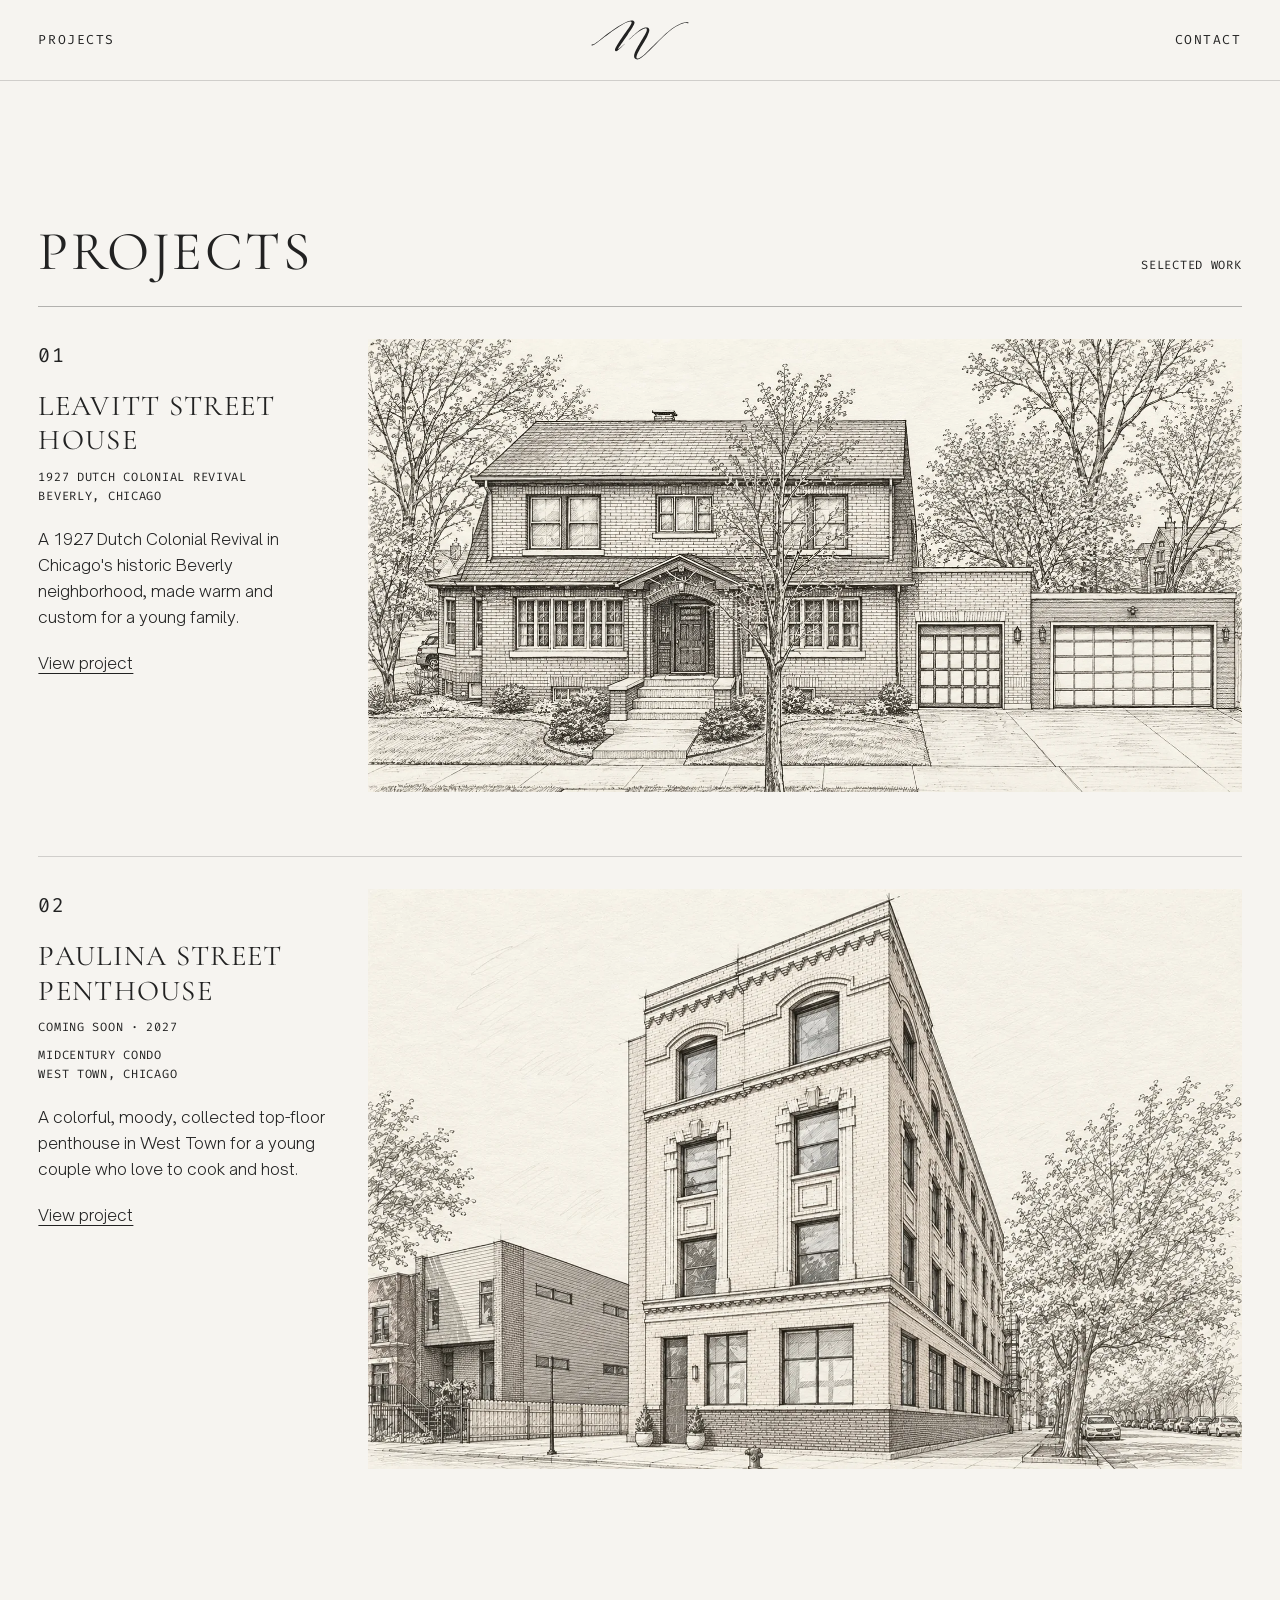
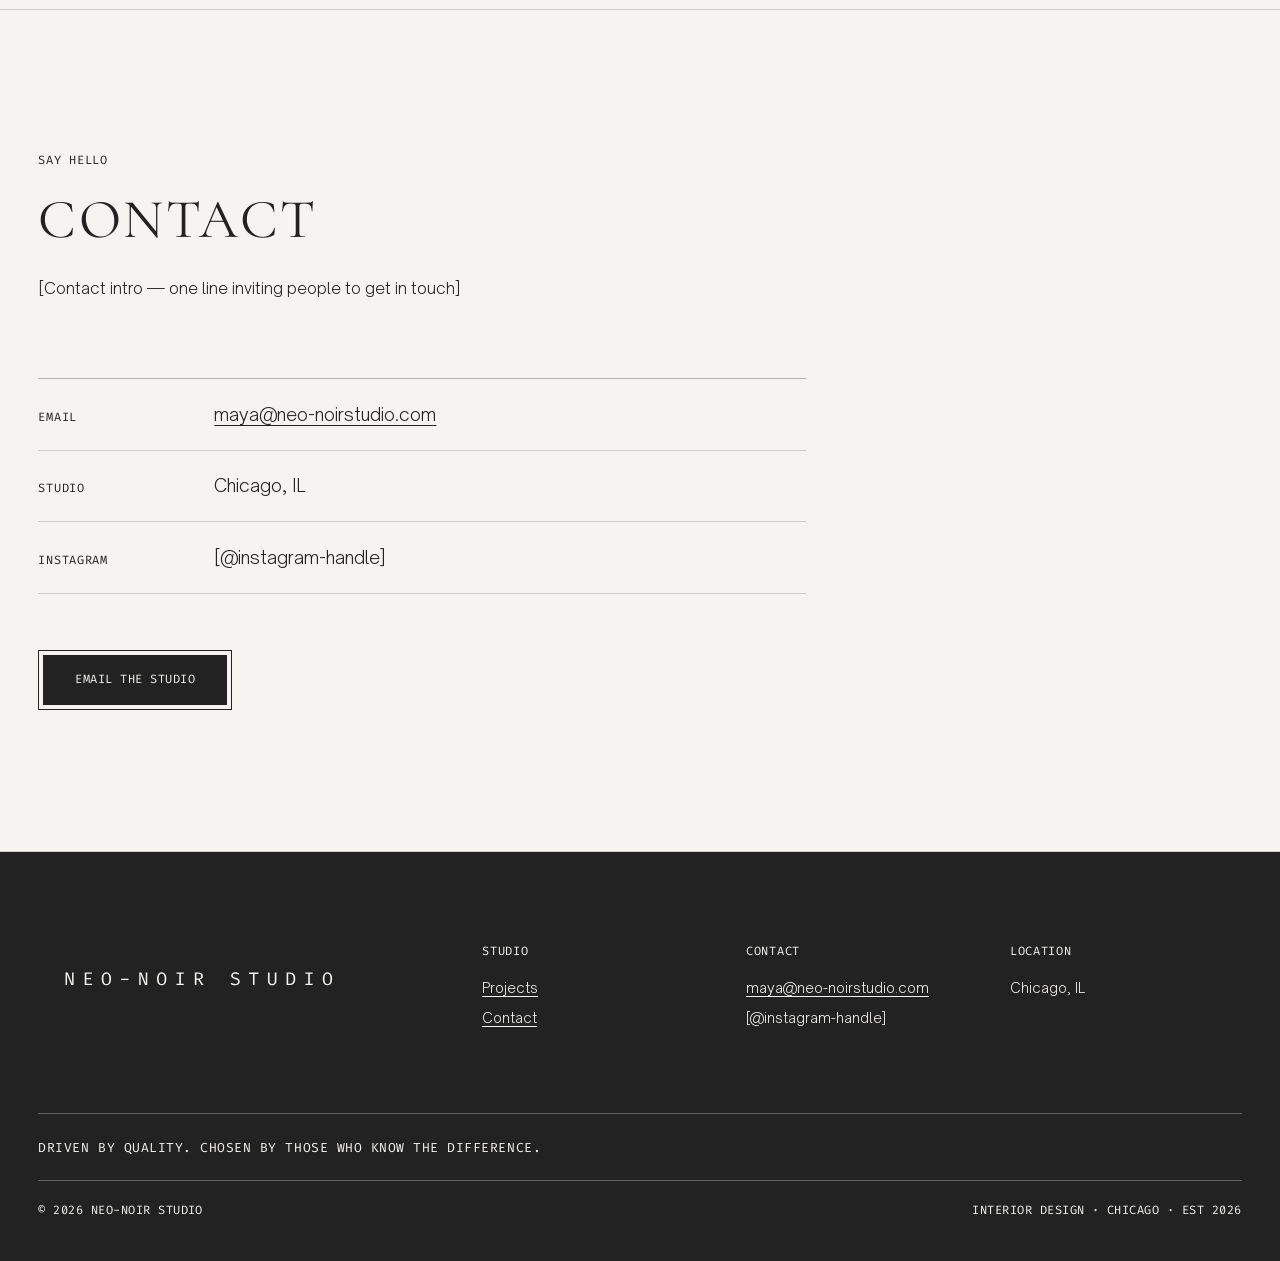
==== index.html @ 2b8cfe33 "Remove the home hero lockup Drop the large script N, wordmark, rule, Chicago / Est 2026 line, and ta" ====
<!doctype html>
<html lang="en" class="no-js">
<head>
  <meta charset="utf-8">
  <meta name="viewport" content="width=device-width, initial-scale=1">
  <title>Neo-Noir Studio | Interior Design, Chicago</title>
  <meta name="description" content="[Meta description — 1–2 sentences about the studio, about 150 characters]">
  <link rel="canonical" href="https://neo-noirstudio.com/">
  <meta name="theme-color" content="#F6F4F0">
  <meta name="color-scheme" content="light">

  <!-- Open Graph / social sharing -->
  <meta property="og:type" content="website">
  <meta property="og:site_name" content="Neo-Noir Studio">
  <meta property="og:title" content="Neo-Noir Studio | Interior Design, Chicago">
  <meta property="og:description" content="[Meta description — 1–2 sentences about the studio, about 150 characters]">
  <meta property="og:url" content="https://neo-noirstudio.com/">
  <meta property="og:image" content="https://neo-noirstudio.com/assets/images/og-image.png">
  <meta property="og:image:width" content="1200">
  <meta property="og:image:height" content="630">
  <meta property="og:image:alt" content="Neo-Noir Studio script N logo and wordmark on the Canva off-white background: Interior Design, Chicago, Est 2026">
  <meta property="og:locale" content="en_US">
  <meta name="twitter:card" content="summary_large_image">

  <link rel="icon" href="assets/images/favicon.ico" sizes="32x32">
  <link rel="icon" href="assets/images/favicon.svg" type="image/svg+xml">
  <link rel="apple-touch-icon" href="assets/images/apple-touch-icon.png">

  <!-- Self-hosted OFL fonts; Calgary display fallback documented in CANVA-BRANDING.md. -->

  <link rel="stylesheet" href="assets/css/styles.css">
  <script>document.documentElement.classList.replace('no-js', 'js');</script>
  <script src="assets/js/main.js" defer></script>
</head>
<body>
  <a class="skip-link" href="#main">Skip to content</a>

  <header class="site-header" id="top">
    <div class="wrap header-inner">
      <a class="brand" href="#top" aria-label="Neo-Noir Studio, home">
        <img class="brand-mark" src="assets/images/logo-monogram.svg" alt="" width="569" height="231">
      </a>
      <button class="nav-toggle" type="button" aria-expanded="false" aria-controls="site-nav">
        <span class="nav-toggle-bar" aria-hidden="true"></span>
        <span>Menu</span>
      </button>
      <nav id="site-nav" class="site-nav" aria-label="Primary">
        <ul>
          <li><a href="#projects">Projects</a></li>
          <li><a href="#contact">Contact</a></li>
        </ul>
      </nav>
    </div>
  </header>

  <main id="main">
    <h1 class="visually-hidden">Neo-Noir Studio</h1>

    <!-- ============ PROJECTS ============ -->
    <!-- Each row links to its own page in projects/. Photos: project-N.jpg (wide) + project-N-2.jpg (tall). See README. -->
    <section id="projects" class="section" aria-labelledby="projects-title">
      <div class="wrap">
        <header class="projects-head">
          <h2 id="projects-title" class="section-title display">Projects</h2>
          <p class="label">Selected work</p>
        </header>
        <ul class="project-list" role="list">
          <li class="project-row reveal">
            <div class="project-meta">
              <p class="project-num label">01</p>
              <h3 class="project-name display"><a href="projects/project-1.html">Leavitt Street House</a></h3>
              <p class="project-place label"><span>1927 Dutch Colonial Revival</span> <span>Beverly, Chicago</span></p>
              <p class="project-desc">A 1927 Dutch Colonial Revival in Chicago's historic Beverly neighborhood, made warm and custom for a young family.</p>
              <a class="text-link" href="projects/project-1.html">View project<span class="visually-hidden">: Leavitt Street House</span></a>
            </div>
            <div class="project-strip is-single dim-hover">
              <a href="projects/project-1.html" tabindex="-1">
                <picture>
                  <source type="image/webp" srcset="assets/images/project-1.webp">
                  <img src="assets/images/project-1.jpg" alt="Pencil sketch of the Leavitt Street House" width="1741" height="903" loading="lazy" decoding="async">
                </picture>
              </a>
            </div>
          </li>
          <li class="project-row reveal">
            <div class="project-meta">
              <p class="project-num label">02</p>
              <h3 class="project-name display"><a href="projects/project-2.html">Paulina Street Penthouse</a></h3>
              <p class="project-status label">Coming soon · 2027</p>
              <p class="project-place label"><span>Midcentury condo</span> <span>West Town, Chicago</span></p>
              <p class="project-desc">A colorful, moody, collected top-floor penthouse in West Town for a young couple who love to cook and host.</p>
              <a class="text-link" href="projects/project-2.html">View project<span class="visually-hidden">: Paulina Street Penthouse</span></a>
            </div>
            <div class="project-strip is-single dim-hover">
              <a href="projects/project-2.html" tabindex="-1">
                <picture>
                  <source type="image/webp" srcset="assets/images/project-2.webp">
                  <img src="assets/images/project-2.jpg" alt="Pencil sketch of the Paulina Street Penthouse building" width="1540" height="1021" loading="lazy" decoding="async">
                </picture>
              </a>
            </div>
          </li>
        </ul>
      </div>
    </section>

    <!-- ============ CONTACT ============ -->
    <section id="contact" class="section section-alt" aria-labelledby="contact-title">
      <div class="wrap">
        <header class="section-head reveal">
          <p class="label">Say hello</p>
          <h2 id="contact-title" class="section-title display">Contact</h2>
          <p class="section-intro">[Contact intro — one line inviting people to get in touch]</p>
        </header>
        <address class="contact-list reveal">
          <dl>
            <div class="contact-row">
              <dt class="label">Email</dt>
              <dd><a class="text-link" href="mailto:maya@neo-noirstudio.com">maya@neo-noirstudio.com</a></dd>
            </div>
            <div class="contact-row">
              <dt class="label">Studio</dt>
              <dd>Chicago, IL</dd>
            </div>
            <div class="contact-row">
              <dt class="label">Instagram</dt>
              <!-- When ready, replace with: <a class="text-link" href="https://www.instagram.com/HANDLE/" rel="noopener">@HANDLE</a> -->
              <dd>[@instagram-handle]</dd>
            </div>
          </dl>
        </address>
        <p class="contact-cta"><a class="btn" href="mailto:maya@neo-noirstudio.com"><span>Email the studio</span></a></p>
      </div>
    </section>
  </main>

  <footer class="site-footer">
    <div class="wrap">
      <div class="footer-top">
        <!-- Native outlined Canva Fira Code wordmark, reversed in verified off-white. -->
        <a class="footer-brand" href="#top" aria-label="Neo-Noir Studio, home"><img class="footer-wordmark" src="assets/images/logo-wordmark-light.svg" width="884" height="80" alt=""></a>
        <div class="footer-cols">
          <div>
            <p class="label">Studio</p>
            <ul>
              <li><a href="#projects">Projects</a></li>
              <li><a href="#contact">Contact</a></li>
            </ul>
          </div>
          <div>
            <p class="label">Contact</p>
            <ul>
              <li><a href="mailto:maya@neo-noirstudio.com">maya@neo-noirstudio.com</a></li>
              <!-- When ready, replace with: <a href="https://www.instagram.com/HANDLE/" rel="noopener">Instagram</a> -->
              <li>[@instagram-handle]</li>
            </ul>
          </div>
          <div>
            <p class="label">Location</p>
            <p>Chicago, IL</p>
          </div>
        </div>
      </div>
      <p class="footer-tagline"><span>Driven by quality.</span> <span>Chosen by those who know the difference.</span></p>
      <div class="footer-legal">
        <p>&copy; 2026 Neo-Noir Studio</p>
        <p>Interior Design &middot; Chicago &middot; Est 2026</p>
      </div>
    </div>
  </footer>
</body>
</html>
---- assets/css/styles.css ----
/* Canva artwork colors, self-hosted OFL typography and the actual Canva logo.
   Calgary is licensed commercially; Cormorant Garamond is the free display fallback.
   Sources, logo geometry and verification are documented in CANVA-BRANDING.md. */
@font-face { font-family: "Open Sauce One"; src: url("../fonts/OpenSauceOne-Light.woff2") format("woff2"); font-style: normal; font-weight: 300; font-display: swap; }
@font-face { font-family: "Open Sauce One"; src: url("../fonts/OpenSauceOne-Regular.woff2") format("woff2"); font-style: normal; font-weight: 400; font-display: swap; }
@font-face { font-family: "Fira Code"; src: url("../fonts/FiraCode-400.woff2") format("woff2"); font-style: normal; font-weight: 400; font-display: swap; }
@font-face { font-family: "Cormorant Garamond"; src: url("../fonts/CormorantGaramond-400.woff2") format("woff2"); font-style: normal; font-weight: 400; font-display: swap; }

:root {
  --ink: #222222;
  --paper: #F6F4F0;
  --black: #000000;
  --rule: rgb(34 34 34 / .18);
  --rule-strong: rgb(34 34 34 / .32);
  --rule-on-ink: rgb(246 244 240 / .3);
  --body: "Open Sauce One", Arial, sans-serif;
  --display: "Cormorant Garamond", Georgia, serif;
  --mono: "Fira Code", ui-monospace, monospace;
  /* The paired native Fira wordmark cap height is 41.84 source units.
     2 caps / N height = 83.68 / 231; 2 caps / wordmark width = 83.68 / 884. */
  --x-per-mono-h: .363;
  --gutter: clamp(1.25rem, 3vw, 2.5rem);
  --section-y: clamp(5rem, 11vw, 9.5rem);
  --header-h: 80px;
  --ease: cubic-bezier(.2, .7, .2, 1);
}

/* ---------- Reset / base ---------- */
*, *::before, *::after { box-sizing: border-box; }
html { scroll-behavior: smooth; scroll-padding-top: var(--header-h); -webkit-text-size-adjust: 100%; }
body {
  margin: 0;
  background: var(--paper);
  color: var(--ink);
  font-family: var(--body);
  font-weight: 300;
  font-size: 1rem;
  line-height: 1.625;
  -webkit-font-smoothing: antialiased;
  -moz-osx-font-smoothing: grayscale;
  overflow-x: clip;
}
img { display: block; max-width: 100%; height: auto; }
h1, h2, h3 { margin: 0; font-weight: 400; }
p { margin: 0 0 1em; }
p:last-child { margin-bottom: 0; }
a { color: inherit; text-decoration: none; }
ul[role="list"], .site-nav ul { list-style: none; margin: 0; padding: 0; }
address { font-style: normal; }
figure { margin: 0; }
::selection { background: var(--ink); color: var(--paper); }
:focus-visible { outline: 1.5px solid var(--ink); outline-offset: 4px; }

.visually-hidden {
  position: absolute !important; width: 1px; height: 1px; padding: 0; margin: -1px;
  overflow: hidden; clip: rect(0 0 0 0); white-space: nowrap; border: 0;
}
.skip-link {
  position: absolute; left: 1rem; top: -100px; z-index: 100;
  background: var(--ink); color: var(--paper); padding: .6rem 1rem;
  font-weight: 400; font-size: .75rem; text-transform: uppercase; letter-spacing: .04em;
}
.skip-link:focus { top: 1rem; }

.wrap { width: 100%; padding-inline: var(--gutter); }

/* ---------- Canva type roles (with a licensed free display fallback) ---------- */
.section-title { font-family: var(--display); font-weight: 400; text-transform: uppercase; letter-spacing: .045em; font-size: clamp(2.5rem, 4.3vw, 4.25rem); line-height: 1.1; }
.project-title, .project-name { font-family: var(--display); font-weight: 400; text-transform: uppercase; letter-spacing: .045em; font-size: clamp(1.75rem, 2.6vw, 2.5rem); line-height: 1.2; }
.subhead, .more-caption .display, .site-nav a { font-family: var(--mono); font-weight: 400; text-transform: uppercase; letter-spacing: .12em; font-size: .8125rem; line-height: 1.6; }
.caption { font-family: var(--mono); font-weight: 400; font-size: .8125rem; line-height: 1.6; color: var(--ink); }
.label, .specs dt, .contact-row dt, .footer-cols .label { font-family: var(--mono); font-weight: 400; font-size: .75rem; line-height: 1.6; text-transform: uppercase; letter-spacing: .06em; color: var(--ink); }
.text-link, .crumbs a { color: var(--ink); text-decoration: underline; text-decoration-thickness: 1px; text-underline-offset: 4px; }
.text-link:hover, .crumbs a:hover { color: var(--black); text-decoration-thickness: 2px; }

.section { padding-block: var(--section-y); }
.section-alt { background: var(--paper); border-top: 1px solid var(--rule); border-bottom: 1px solid var(--rule); }
.section-head { margin: 0 0 clamp(3rem, 6vw, 5rem); max-width: 48rem; }
.section-head .label { margin-bottom: 1.25rem; }
.section-head .section-title { margin-bottom: 1.5rem; }
.section-intro { max-width: 38rem; }

/* ---------- Header ---------- */
.site-header {
  position: sticky; top: 0; z-index: 50;
  background: var(--paper); border-bottom: 1px solid var(--rule);
}
.header-inner {
  display: grid; grid-template-columns: 1fr auto 1fr; align-items: center;
  min-height: var(--header-h);
}
/* Script-N mark: 40px tall (≈100px wide), never below 36px so the hairline tails stay visible;
   clear space x on every side */
.brand {
  --mark-h: 40px;
  grid-column: 2; grid-row: 1; position: relative; z-index: 1;
  display: block; padding: max(8px, calc(var(--mark-h) * var(--x-per-mono-h)));
  color: var(--ink);
}
.brand-mark { width: auto; height: var(--mark-h); min-height: 36px; }
.site-nav { grid-column: 1 / -1; grid-row: 1; }
.site-nav ul { display: flex; gap: 2.25rem; }
.site-nav li:last-child { margin-left: auto; }  /* Projects | logo | Contact */
.site-nav a {
  display: inline-block; padding: .5rem 0; color: var(--ink);
  background: linear-gradient(currentColor, currentColor) no-repeat 0 calc(100% - .3rem) / 0 1px;
  transition: background-size .45s var(--ease), color .25s var(--ease);
}
.site-nav a:hover { color: var(--black); background-size: calc(100% - .24em) 1px; }
.site-nav a[aria-current="page"] { background-size: calc(100% - .24em) 1px; }
.nav-toggle { display: none; }

/* ---------- Home: projects index (editorial rows) ---------- */
.projects-head { display: flex; justify-content: space-between; align-items: baseline; gap: 1rem; padding-bottom: 1.5rem; }
.projects-head .section-title { margin: 0; }
.project-list { border-top: 1px solid var(--rule-strong); }
.project-row {
  display: grid; grid-template-columns: minmax(0, 1fr) minmax(0, 3fr); gap: clamp(1.25rem, 3vw, 2.5rem);
  padding-block: clamp(1.5rem, 2.5vw, 2rem) clamp(2.5rem, 5vw, 4rem);
  border-bottom: 1px solid var(--rule);
}
.project-meta { padding-top: .1rem; }
.project-num.label { font-family: var(--mono); font-weight: 400; font-size: 1.25rem; line-height: 1.4; color: var(--ink); margin-bottom: 1.25rem; }
.project-name { font-size: clamp(1.75rem, 2.25vw, 2.25rem); margin-bottom: .6rem; overflow-wrap: anywhere; }
.project-status { margin: 0 0 .55rem; }
.project-place { margin-bottom: 1.25rem; }
.project-place > span, .more-place > span { display: block; }  /* type, then location */
.project-desc { margin-bottom: 1.25rem; max-width: 22rem; }
.project-strip {
  display: grid; grid-template-columns: minmax(0, 5fr) minmax(0, 3fr); gap: 10px;
  height: clamp(16rem, 36vw, 34rem);
}
.project-strip a, .project-strip picture, .project-strip img { display: block; height: 100%; width: 100%; }
.project-strip img { object-fit: cover; background: var(--paper); }
.project-row:nth-child(even) .project-strip { grid-template-columns: minmax(0, 3fr) minmax(0, 5fr); }
.project-row:nth-child(even) .project-strip a:first-child { order: 2; }
.project-strip.is-single,
.project-row:nth-child(even) .project-strip.is-single {
  grid-template-columns: 1fr;
  height: auto;
}
.project-strip.is-single a,
.project-strip.is-single picture {
  height: auto;
  width: 100%;
}
.project-strip.is-single img {
  width: 100%;
  height: auto;
  object-fit: contain;
  background: var(--paper);
}
.project-hero.is-sketch { height: auto; min-height: 0; max-height: none; }
.project-hero.is-sketch img { height: auto; max-height: 80svh; object-fit: contain; background: var(--paper); }
.project-hero picture, .more-next picture { display: block; width: 100%; height: 100%; }
.project-row:last-child { border-bottom: 0; padding-bottom: 0; }  /* the section edge closes the list */

@media (hover: hover) {
  .dim-hover img { transition: opacity .6s var(--ease); }
  .dim-hover:hover img, .dim-hover:focus-within img { opacity: .88; }
}

/* ---------- Ruled tables (contact, project specs) ---------- */
.contact-list { max-width: 48rem; margin: 0 0 3.5rem; }
.contact-list dl { margin: 0; border-top: 1px solid var(--rule-strong); }
.contact-row {
  display: grid; grid-template-columns: 10rem 1fr; gap: 1rem; align-items: baseline;
  padding-block: 1.3rem; border-bottom: 1px solid var(--rule);
}
.contact-row dd { margin: 0; font-size: clamp(1rem, 1.6vw, 1.125rem); overflow-wrap: anywhere; }


/* Double-rule button: ink field, paper label */
.btn {
  display: inline-block; padding: 4px; border: 1px solid var(--ink); color: var(--paper);
  font-family: var(--mono); font-weight: 400; font-size: .75rem; text-transform: uppercase; letter-spacing: .04em;
}
.btn span { display: block; padding: .95rem 2rem; background: var(--ink); transition: background-color .3s var(--ease), color .3s var(--ease); }
.btn:hover span { background: transparent; color: var(--ink); }

/* ---------- Footer: ink field with underlined paper links ---------- */
.site-footer { background: var(--ink); color: var(--paper); padding-top: clamp(3.5rem, 7vw, 6rem); }
.footer-top {
  display: grid; grid-template-columns: minmax(0, 1fr) minmax(0, 2fr); gap: 2.5rem clamp(2rem, 5vw, 5rem);
  align-items: start; padding-bottom: clamp(3rem, 6vw, 5rem);
}
/* Native Canva wordmark; outer padding leaves 2 cap heights on all sides.
   SVG vertical bounds include font ascenders; actual cap height / width = .04734. */
.footer-brand { --word-w: clamp(12rem, 21vw, 17rem); justify-self: start; display: block; padding: calc(var(--word-w) * .095); }
.footer-wordmark { display: block; width: var(--word-w); min-width: 120px; height: auto; }
.footer-cols { display: grid; grid-template-columns: repeat(3, minmax(0, 1fr)); gap: 2rem; font-size: .875rem; }
.footer-cols ul { list-style: none; margin: 0; padding: 0; }
.footer-cols li { margin-bottom: .45rem; }
.footer-cols .label { margin-bottom: 1rem; color: var(--paper); }
.footer-cols li, .footer-cols p { color: var(--paper); overflow-wrap: anywhere; }
.site-footer a:not(.footer-brand) { color: var(--paper); text-decoration: underline; text-decoration-thickness: 1px; text-underline-offset: 3px; }
.site-footer a:not(.footer-brand):hover { text-decoration-color: transparent; }
.site-footer :focus-visible { outline-color: var(--paper); }
.footer-tagline {
  font-family: var(--mono);
  margin: 0; padding-block: 1.4rem; border-top: 1px solid var(--rule-on-ink);
  font-size: .8125rem; text-transform: uppercase; letter-spacing: .04em; color: var(--paper);
}
.footer-tagline span { display: inline-block; }
.footer-legal {
  font-family: var(--mono);
  display: flex; justify-content: space-between; gap: .25rem 1rem; padding-block: 1.25rem 1.75rem; border-top: 1px solid var(--rule-on-ink);
  font-size: .75rem; text-transform: uppercase; letter-spacing: .04em; color: var(--paper);
}

/* ---------- Project page ---------- */
.project-hero { position: relative; height: calc(100svh - var(--header-h)); min-height: 26rem; max-height: 60rem; background: var(--paper); }
.project-hero img { width: 100%; height: 100%; object-fit: cover; }
.project-intro { padding-block: clamp(2rem, 4vw, 3rem) clamp(4rem, 9vw, 7rem); }
.crumbs { margin-bottom: clamp(2rem, 4vw, 3rem); }
.project-top {
  position: relative; display: grid; grid-template-columns: minmax(0, 1fr) minmax(0, 3fr); gap: 0 clamp(1.25rem, 3vw, 2.5rem);
  border-top: 1px solid var(--rule-strong); padding-top: 1.75rem;
}
.project-top::before { /* Ink detail on the top rule */
  content: ""; position: absolute; left: 0; top: -1px; width: 3rem; border-top: 1px solid var(--ink);
}
.project-title { grid-column: 1 / -1; margin-bottom: clamp(1.75rem, 3vw, 2.5rem); overflow-wrap: anywhere; }
.specs { grid-column: 1 / -1; display: grid; grid-template-columns: repeat(4, minmax(0, 1fr)); gap: 0 1.5rem; margin: 0; }
.specs > div { padding-top: .85rem; padding-bottom: .9rem; border-bottom: 1px solid var(--rule); }
.specs > div:nth-child(-n+4) { border-top: 1px solid var(--rule); }
.specs dt { margin-bottom: .3rem; }
.specs dd { margin: 0; font-size: .9375rem; }
.project-text { grid-column: 2; max-width: 44rem; margin-top: clamp(2rem, 4vw, 3.5rem); }
.project-text p { font-size: clamp(1rem, 1.4vw, 1.125rem); line-height: 1.65; }

.gallery { display: grid; gap: 10px; }
.gallery img { width: 100%; background: var(--paper); }
.g-full img { aspect-ratio: 3 / 2; object-fit: cover; max-height: 100svh; }
.g-pair { display: grid; grid-template-columns: 1fr 1fr; gap: 10px; }
.g-pair img { aspect-ratio: 4 / 5; object-fit: cover; }

/* Next project (with two projects, the other one): caption left, photo right, like a home-page row (no text on photos) */
.more { padding: clamp(3rem, 6vw, 5rem) var(--gutter) clamp(4rem, 8vw, 6rem); border-top: 1px solid var(--rule); }
.more-next { display: grid; grid-template-columns: minmax(0, 1fr) minmax(0, 3fr); gap: clamp(1.25rem, 3vw, 2.5rem); align-items: start; }
.more img { width: 100%; aspect-ratio: 16 / 9; object-fit: cover; background: var(--paper); }
.more-caption { display: block; }
.more-caption .label { display: block; margin-bottom: .4rem; }
.more-caption .display { display: block; margin-bottom: .4rem; }
.more a:hover .more-caption .display { color: var(--ink); }

/* ---------- Scroll reveal (only when JS runs and motion is OK) ---------- */
@media (prefers-reduced-motion: no-preference) {
  .js .reveal { opacity: 0; transform: translateY(14px); transition: opacity 1s var(--ease), transform 1s var(--ease); }
  .js .reveal.is-visible { opacity: 1; transform: none; }
}

/* ---------- Responsive ---------- */
@media (max-width: 1000px) {
  .site-nav ul { gap: 1.25rem; }
  .site-nav a { letter-spacing: .18em; }
  .specs { grid-template-columns: repeat(2, minmax(0, 1fr)); }
  .specs > div:nth-child(n+3) { border-top: 0; }
  .footer-top { grid-template-columns: 1fr; }
}

@media (max-width: 760px) {
  :root { --header-h: 72px; }

  .brand { --mark-h: 36px; }
  .js .nav-toggle {
    grid-column: 1; grid-row: 1; justify-self: start;
    display: inline-flex; align-items: center; gap: .6rem;
    min-height: 44px; padding: 0; background: none; border: 0; color: var(--ink); cursor: pointer;
    font-family: var(--mono); font-weight: 400; text-transform: uppercase; font-size: .75rem; letter-spacing: .04em;
  }
  .nav-toggle-bar, .nav-toggle-bar::before {
    display: block; width: 18px; height: 1px; background: currentColor; position: relative;
    transition: transform .3s var(--ease);
  }
  .nav-toggle-bar::before { content: ""; position: absolute; left: 0; top: -6px; }
  .nav-toggle-bar { transform: translateY(3px); }
  .nav-toggle[aria-expanded="true"] .nav-toggle-bar { transform: rotate(45deg); }
  .nav-toggle[aria-expanded="true"] .nav-toggle-bar::before { transform: translateY(6px) rotate(-90deg); }

  .site-nav { grid-row: 2; }
  .site-nav ul { flex-wrap: wrap; justify-content: center; gap: 0 1.25rem; padding-bottom: .75rem; }
  .site-nav li:last-child { margin-left: 0; }
  .js .site-nav { display: none; }
  .js .site-nav.is-open { display: block; }
  .js .site-nav ul { flex-direction: column; gap: 0; padding: .25rem 0 1rem; }
  .js .site-nav a { display: block; padding: 1rem 0; border-top: 1px solid var(--rule); background: none; }

  .projects-head { flex-direction: column; gap: .5rem; }
  .project-row { grid-template-columns: 1fr; }
  .project-strip, .project-row:nth-child(even) .project-strip, .project-strip.is-single { height: auto; grid-template-columns: 1fr; gap: 10px; }
  .project-row:nth-child(even) .project-strip a:first-child { order: 0; }
  .project-strip a:first-child img { aspect-ratio: 4 / 3; }
  .project-strip a + a { width: 62%; justify-self: end; }
  .project-strip a + a img { aspect-ratio: 4 / 5; }

  .contact-row { grid-template-columns: 1fr; gap: .25rem; }
  .btn { display: block; text-align: center; }

  .footer-cols { grid-template-columns: 1fr; gap: 1.75rem; }
  .footer-legal { flex-direction: column; }

  .project-hero { height: 70svh; }
  .project-top { grid-template-columns: 1fr; }
  .specs { grid-template-columns: 1fr; }
  .specs > div:nth-child(n+2) { border-top: 0; }
  .project-text { grid-column: 1; }
  .g-pair { grid-template-columns: 1fr; }
  .more-next { grid-template-columns: 1fr; gap: 1.1rem; }
  .more-next .more-caption { order: 2; }
  .more img { aspect-ratio: 4 / 3; }
}

@media (max-width: 360px) {
  .section-title { letter-spacing: .045em; }
}

@media (prefers-reduced-motion: reduce) {
  html { scroll-behavior: auto; }
  *, *::before, *::after { transition-duration: .01ms !important; animation-duration: .01ms !important; }
}
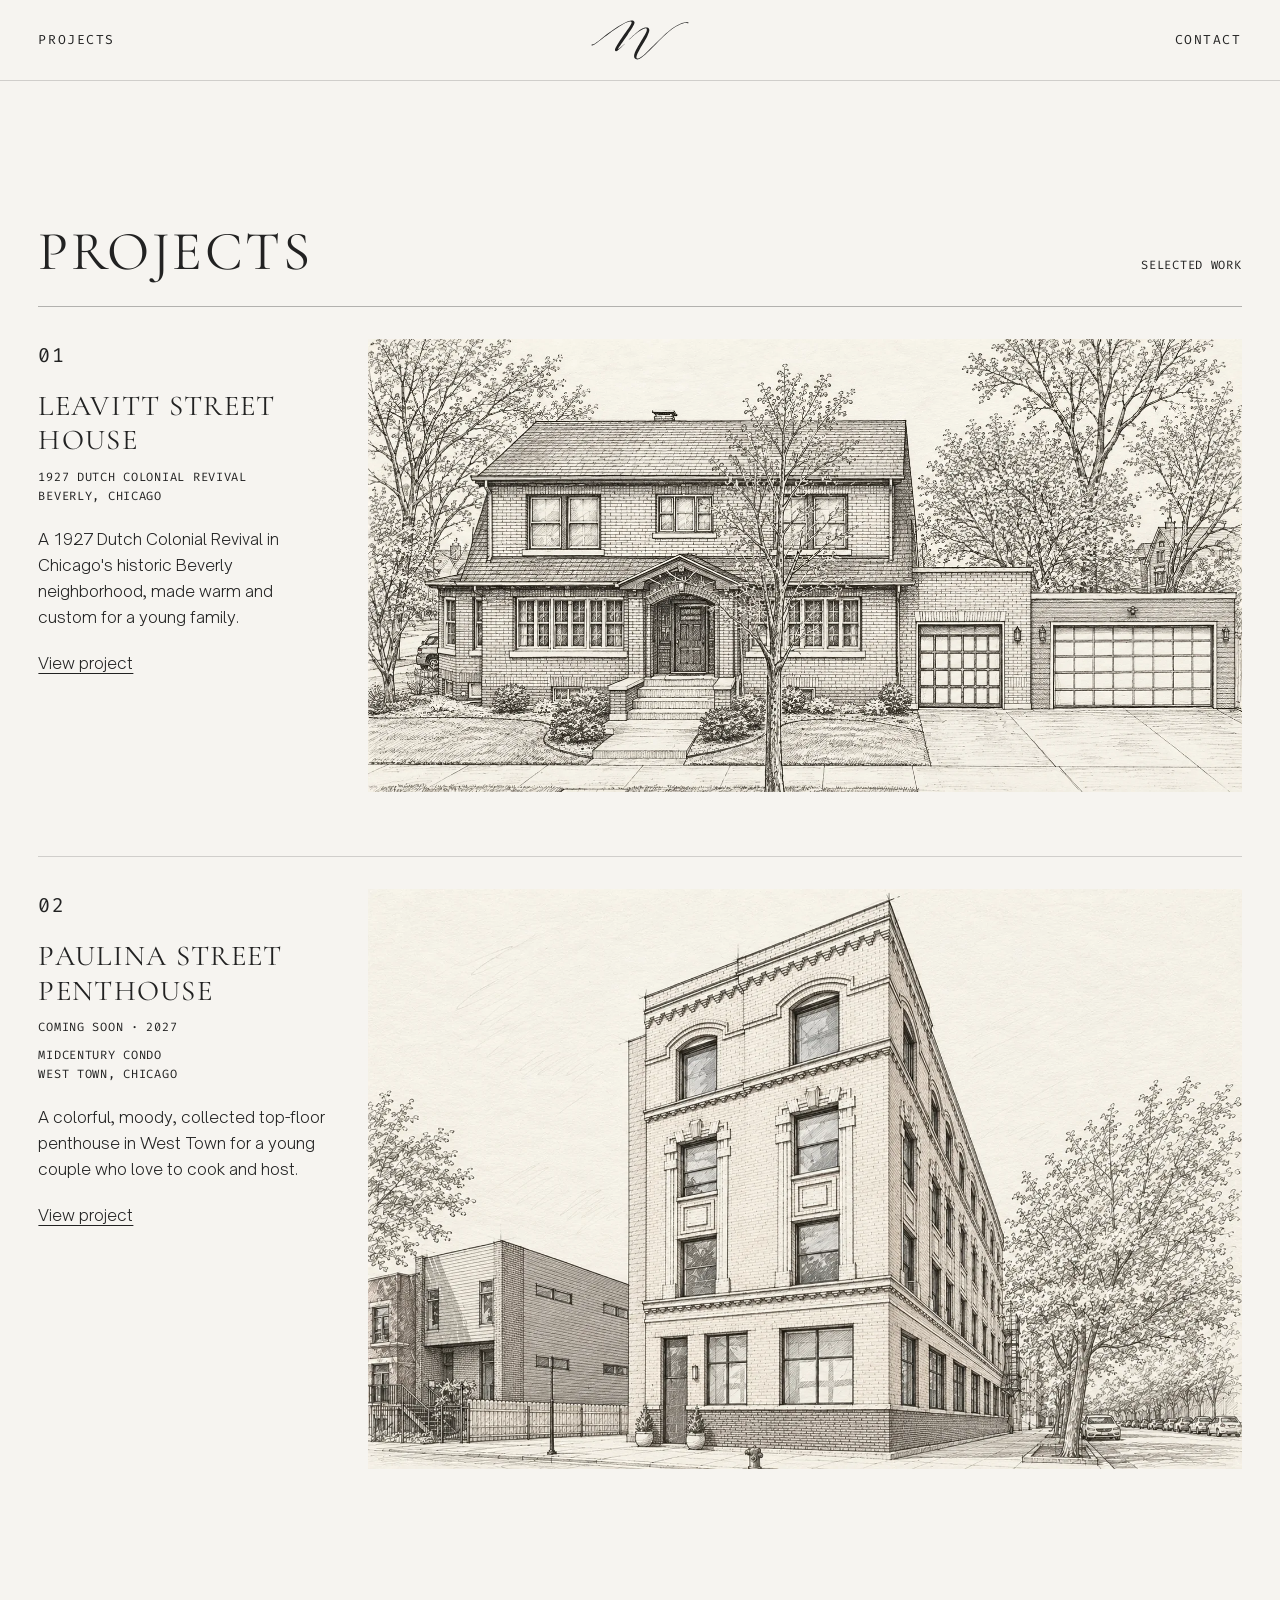
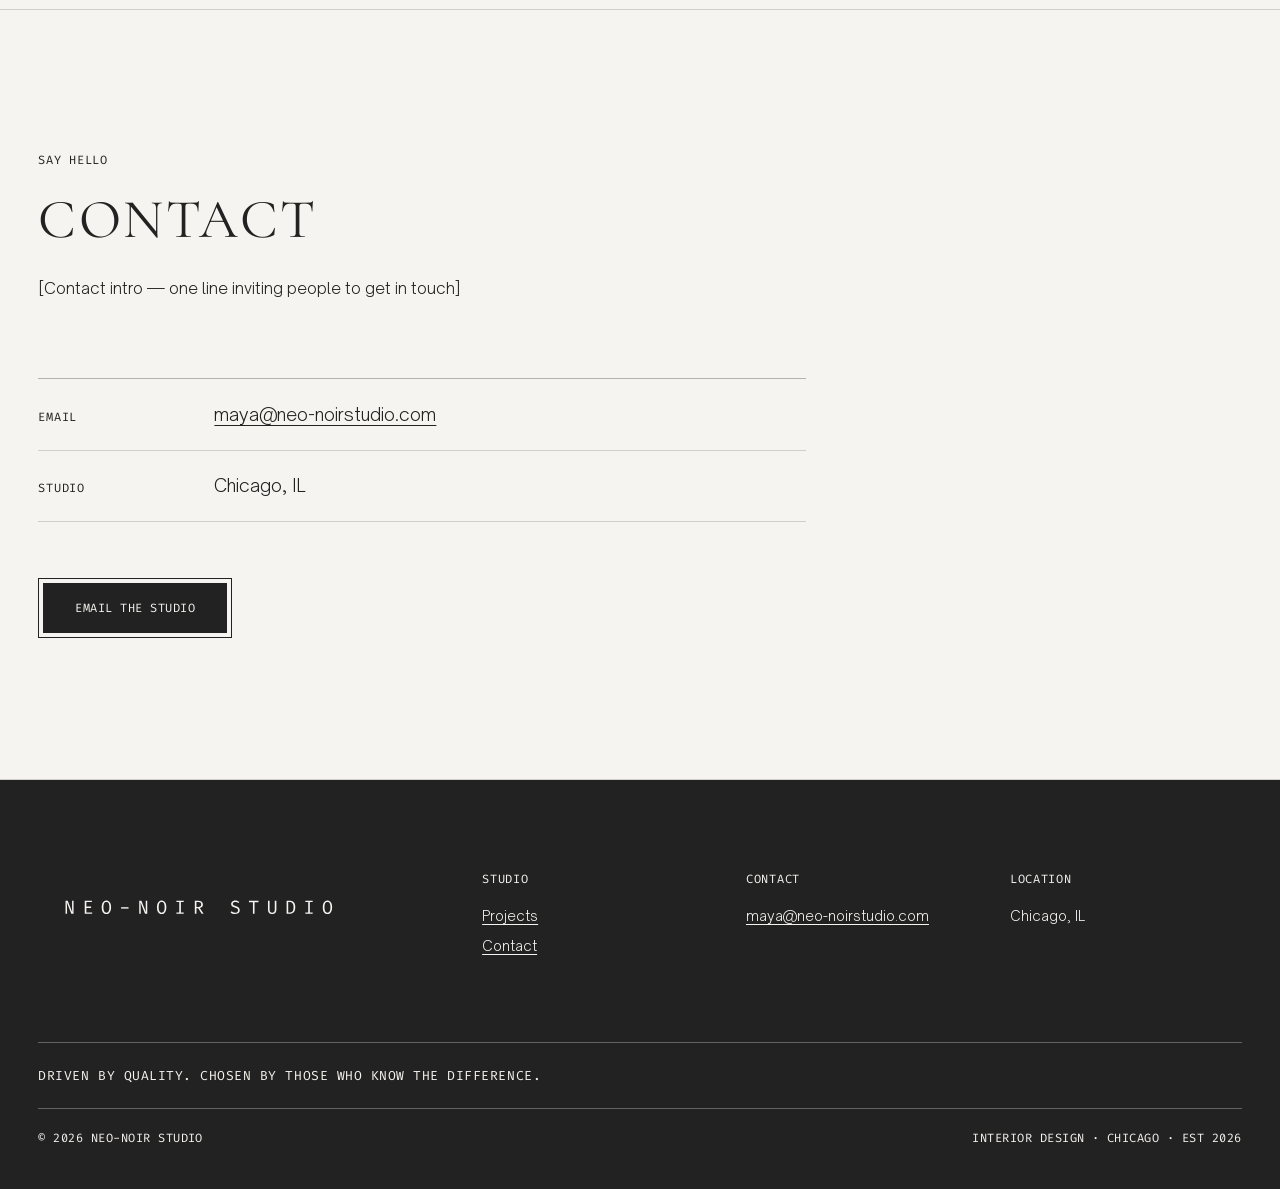
==== commit 2d83e5c8: "Remove Instagram handle" ====
--- a/index.html
+++ b/index.html
@@ -122,11 +122,6 @@
               <dt class="label">Studio</dt>
               <dd>Chicago, IL</dd>
             </div>
-            <div class="contact-row">
-              <dt class="label">Instagram</dt>
-              <!-- When ready, replace with: <a class="text-link" href="https://www.instagram.com/HANDLE/" rel="noopener">@HANDLE</a> -->
-              <dd>[@instagram-handle]</dd>
-            </div>
           </dl>
         </address>
         <p class="contact-cta"><a class="btn" href="mailto:maya@neo-noirstudio.com"><span>Email the studio</span></a></p>
@@ -151,8 +146,6 @@
             <p class="label">Contact</p>
             <ul>
               <li><a href="mailto:maya@neo-noirstudio.com">maya@neo-noirstudio.com</a></li>
-              <!-- When ready, replace with: <a href="https://www.instagram.com/HANDLE/" rel="noopener">Instagram</a> -->
-              <li>[@instagram-handle]</li>
             </ul>
           </div>
           <div>
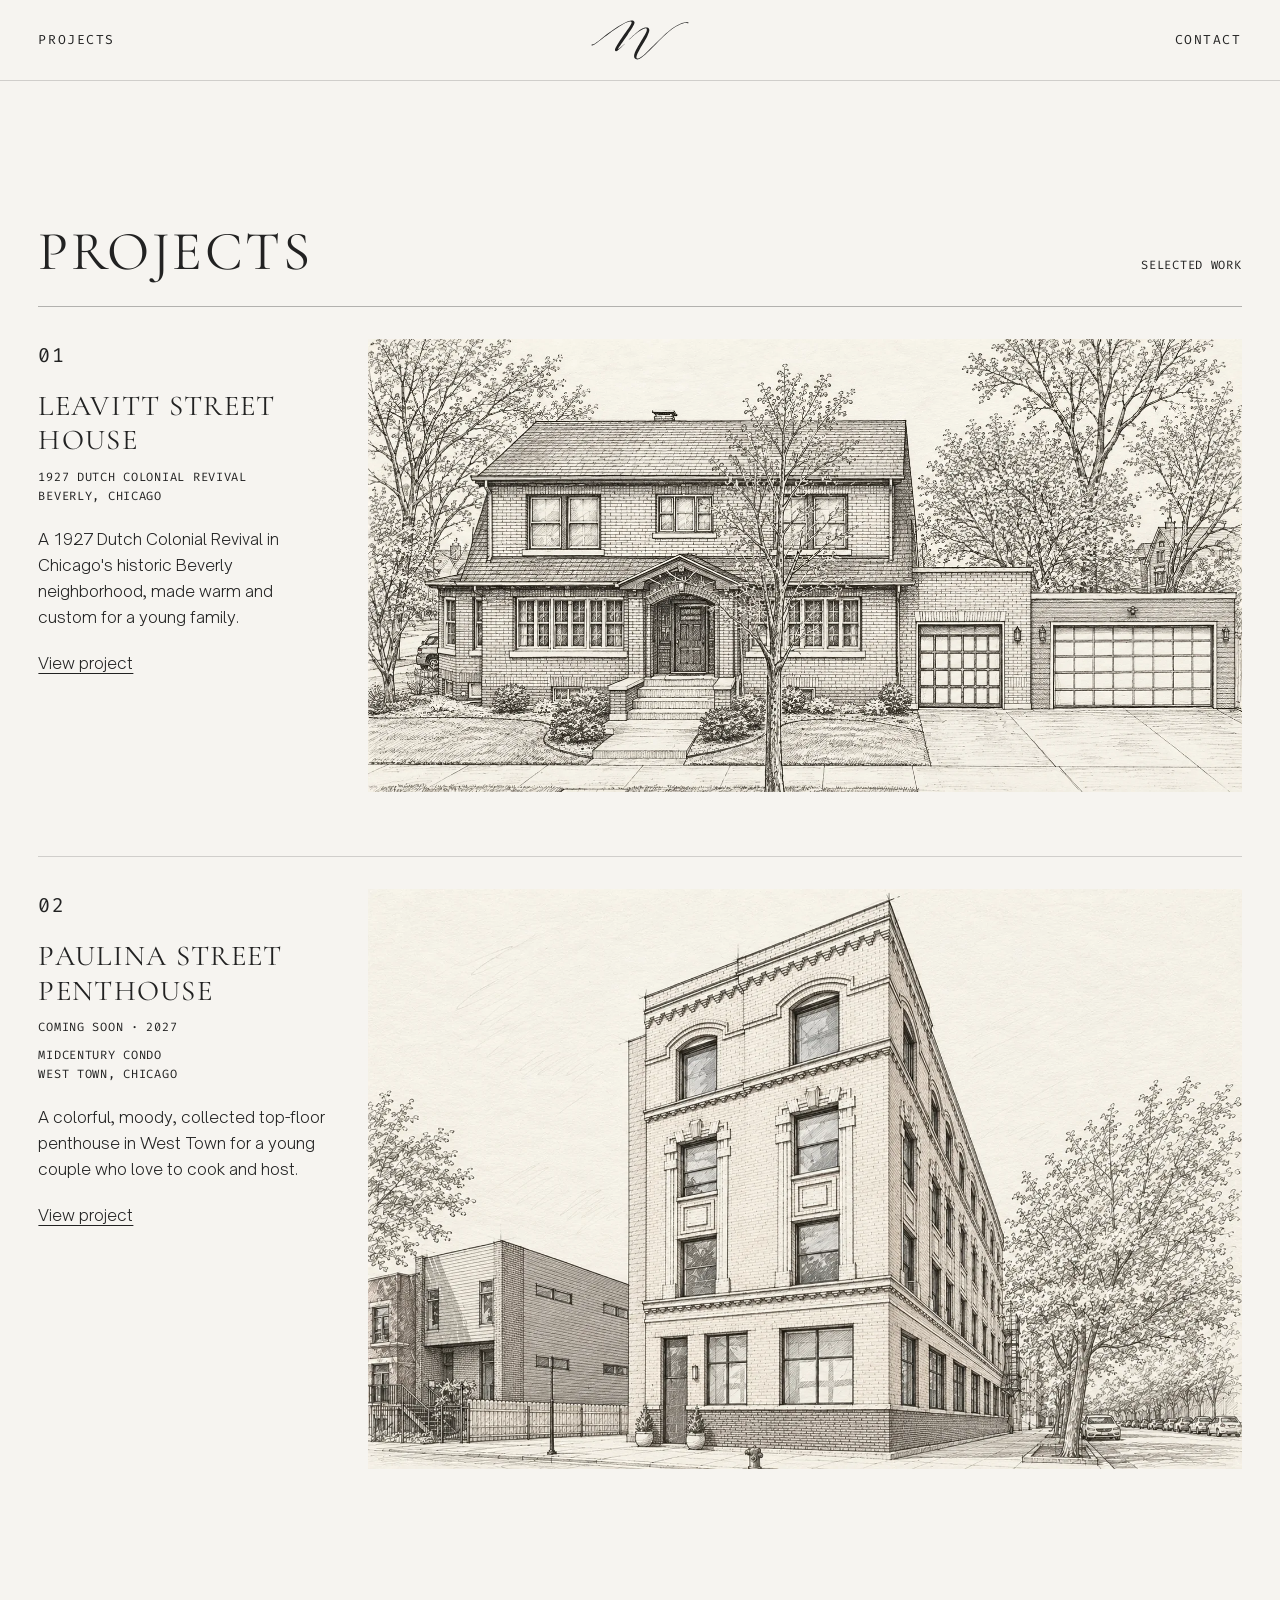
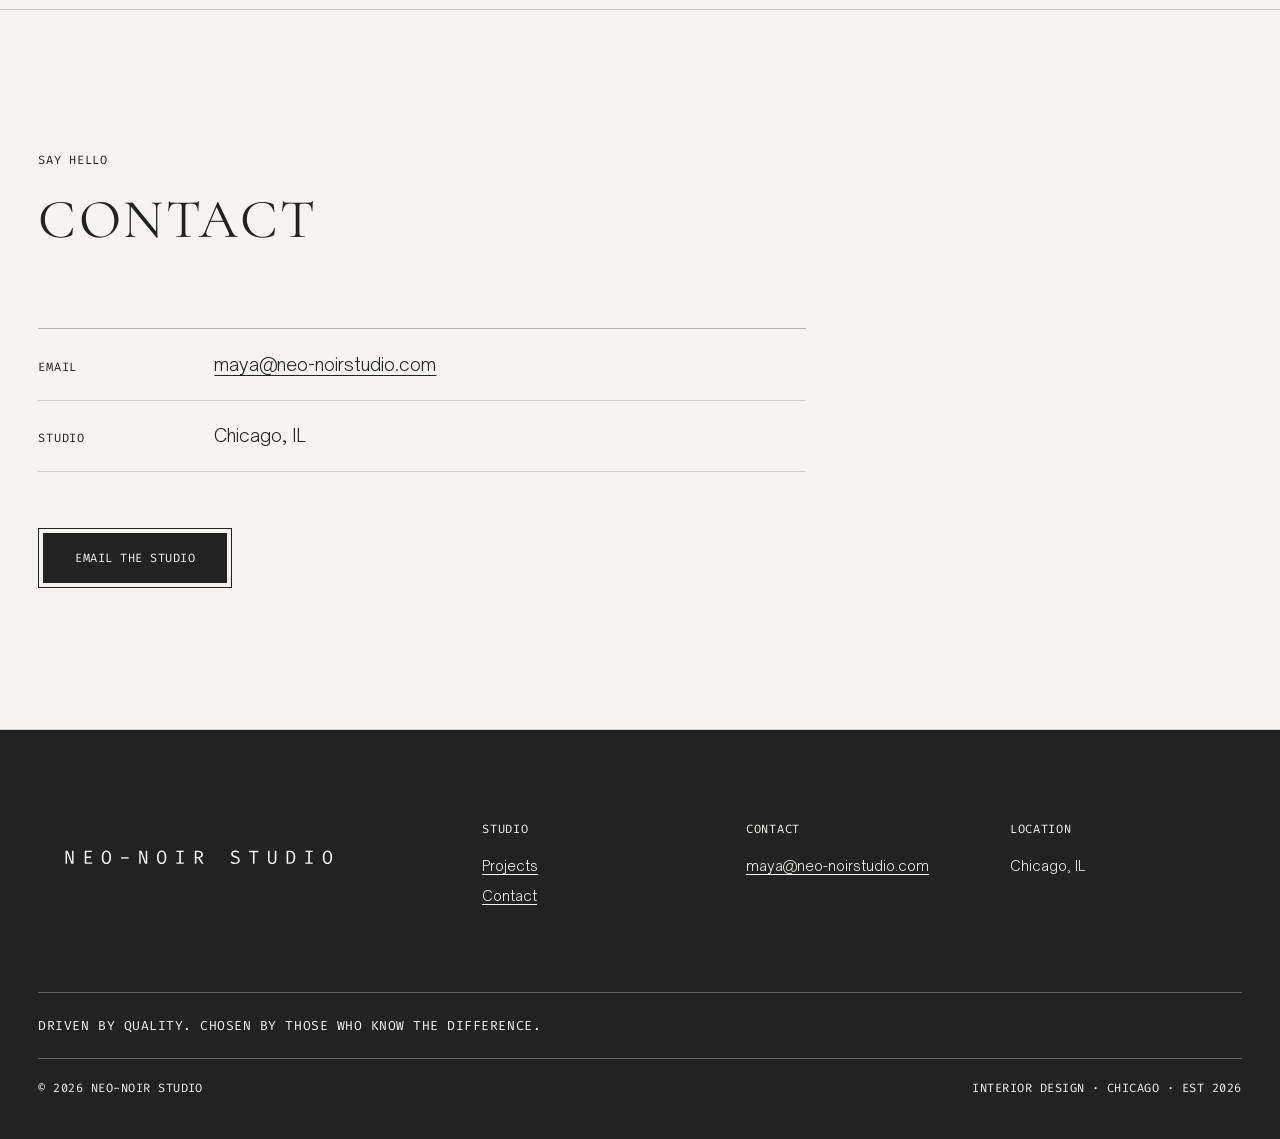
==== commit 8410aa51: "Remove remaining placeholder text" ====
--- a/index.html
+++ b/index.html
@@ -4,7 +4,6 @@
   <meta charset="utf-8">
   <meta name="viewport" content="width=device-width, initial-scale=1">
   <title>Neo-Noir Studio | Interior Design, Chicago</title>
-  <meta name="description" content="[Meta description — 1–2 sentences about the studio, about 150 characters]">
   <link rel="canonical" href="https://neo-noirstudio.com/">
   <meta name="theme-color" content="#F6F4F0">
   <meta name="color-scheme" content="light">
@@ -13,7 +12,6 @@
   <meta property="og:type" content="website">
   <meta property="og:site_name" content="Neo-Noir Studio">
   <meta property="og:title" content="Neo-Noir Studio | Interior Design, Chicago">
-  <meta property="og:description" content="[Meta description — 1–2 sentences about the studio, about 150 characters]">
   <meta property="og:url" content="https://neo-noirstudio.com/">
   <meta property="og:image" content="https://neo-noirstudio.com/assets/images/og-image.png">
   <meta property="og:image:width" content="1200">
@@ -110,7 +108,6 @@
         <header class="section-head reveal">
           <p class="label">Say hello</p>
           <h2 id="contact-title" class="section-title display">Contact</h2>
-          <p class="section-intro">[Contact intro — one line inviting people to get in touch]</p>
         </header>
         <address class="contact-list reveal">
           <dl>
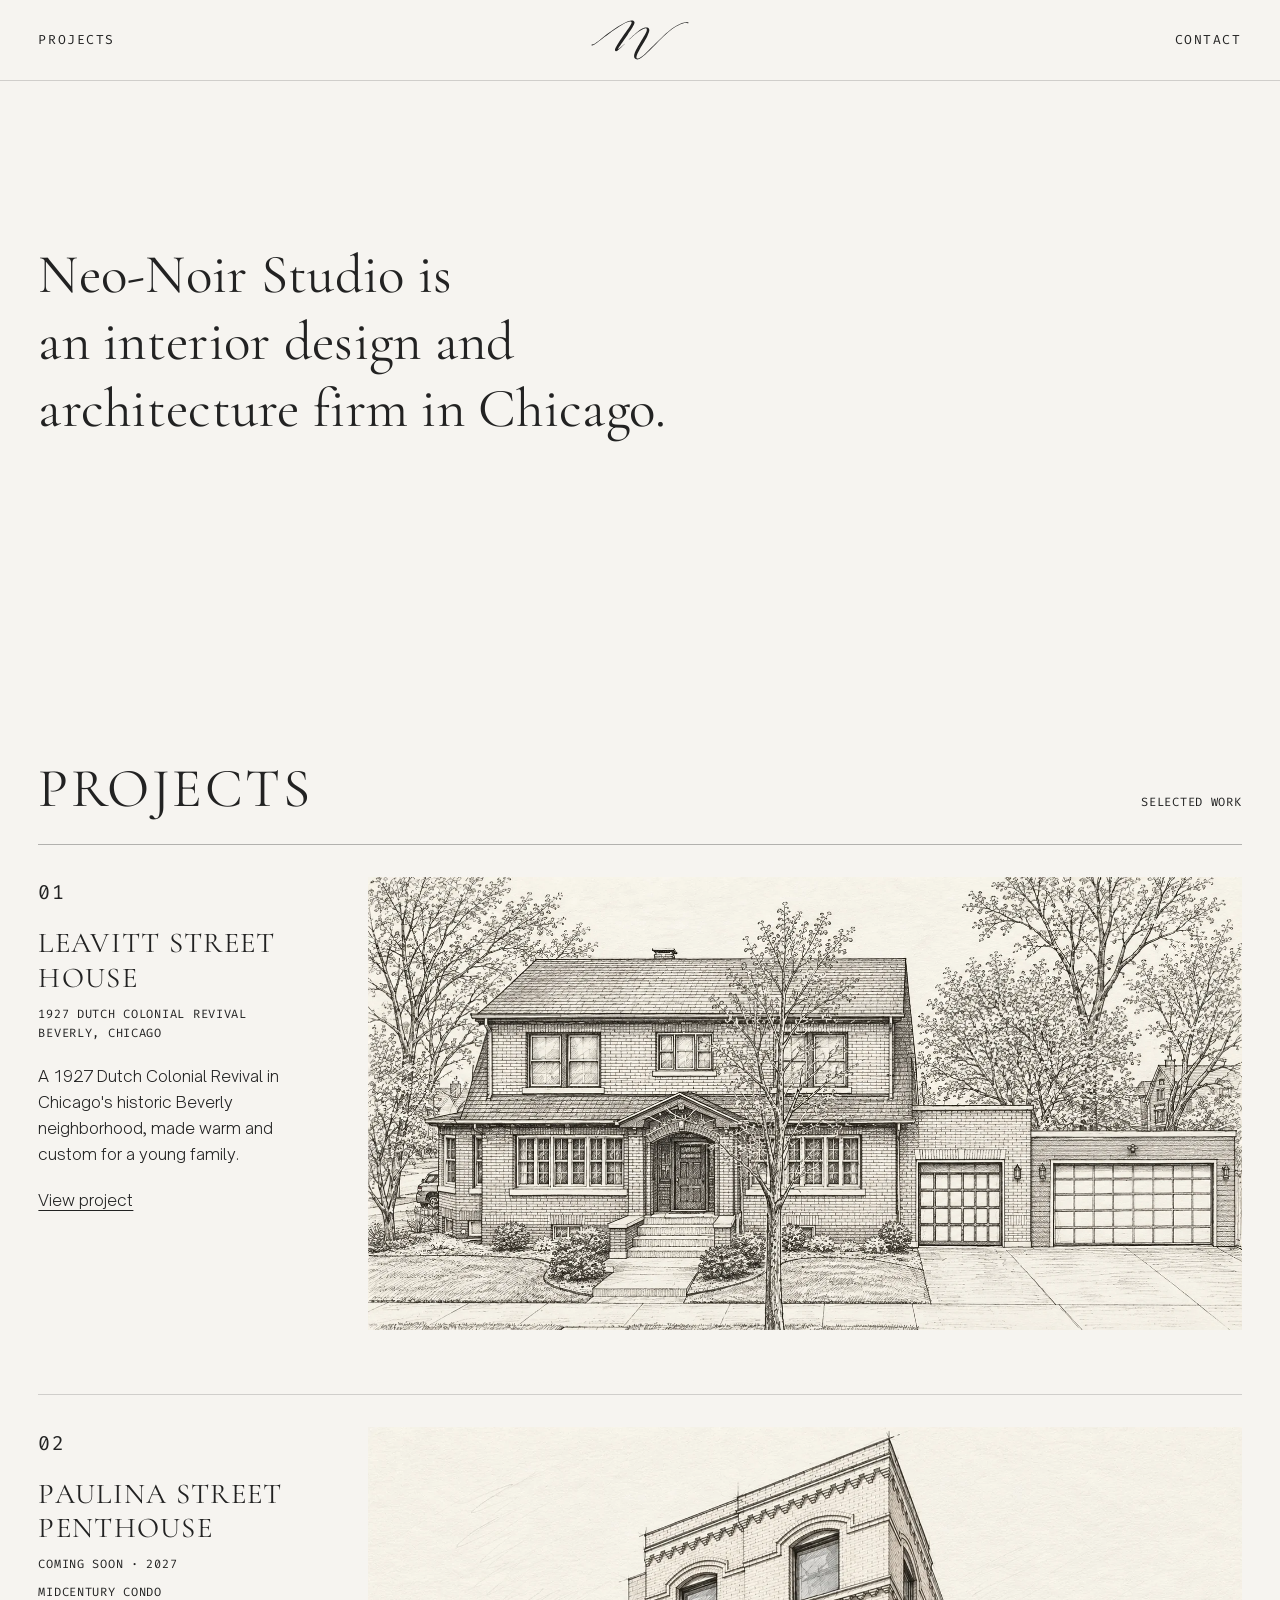
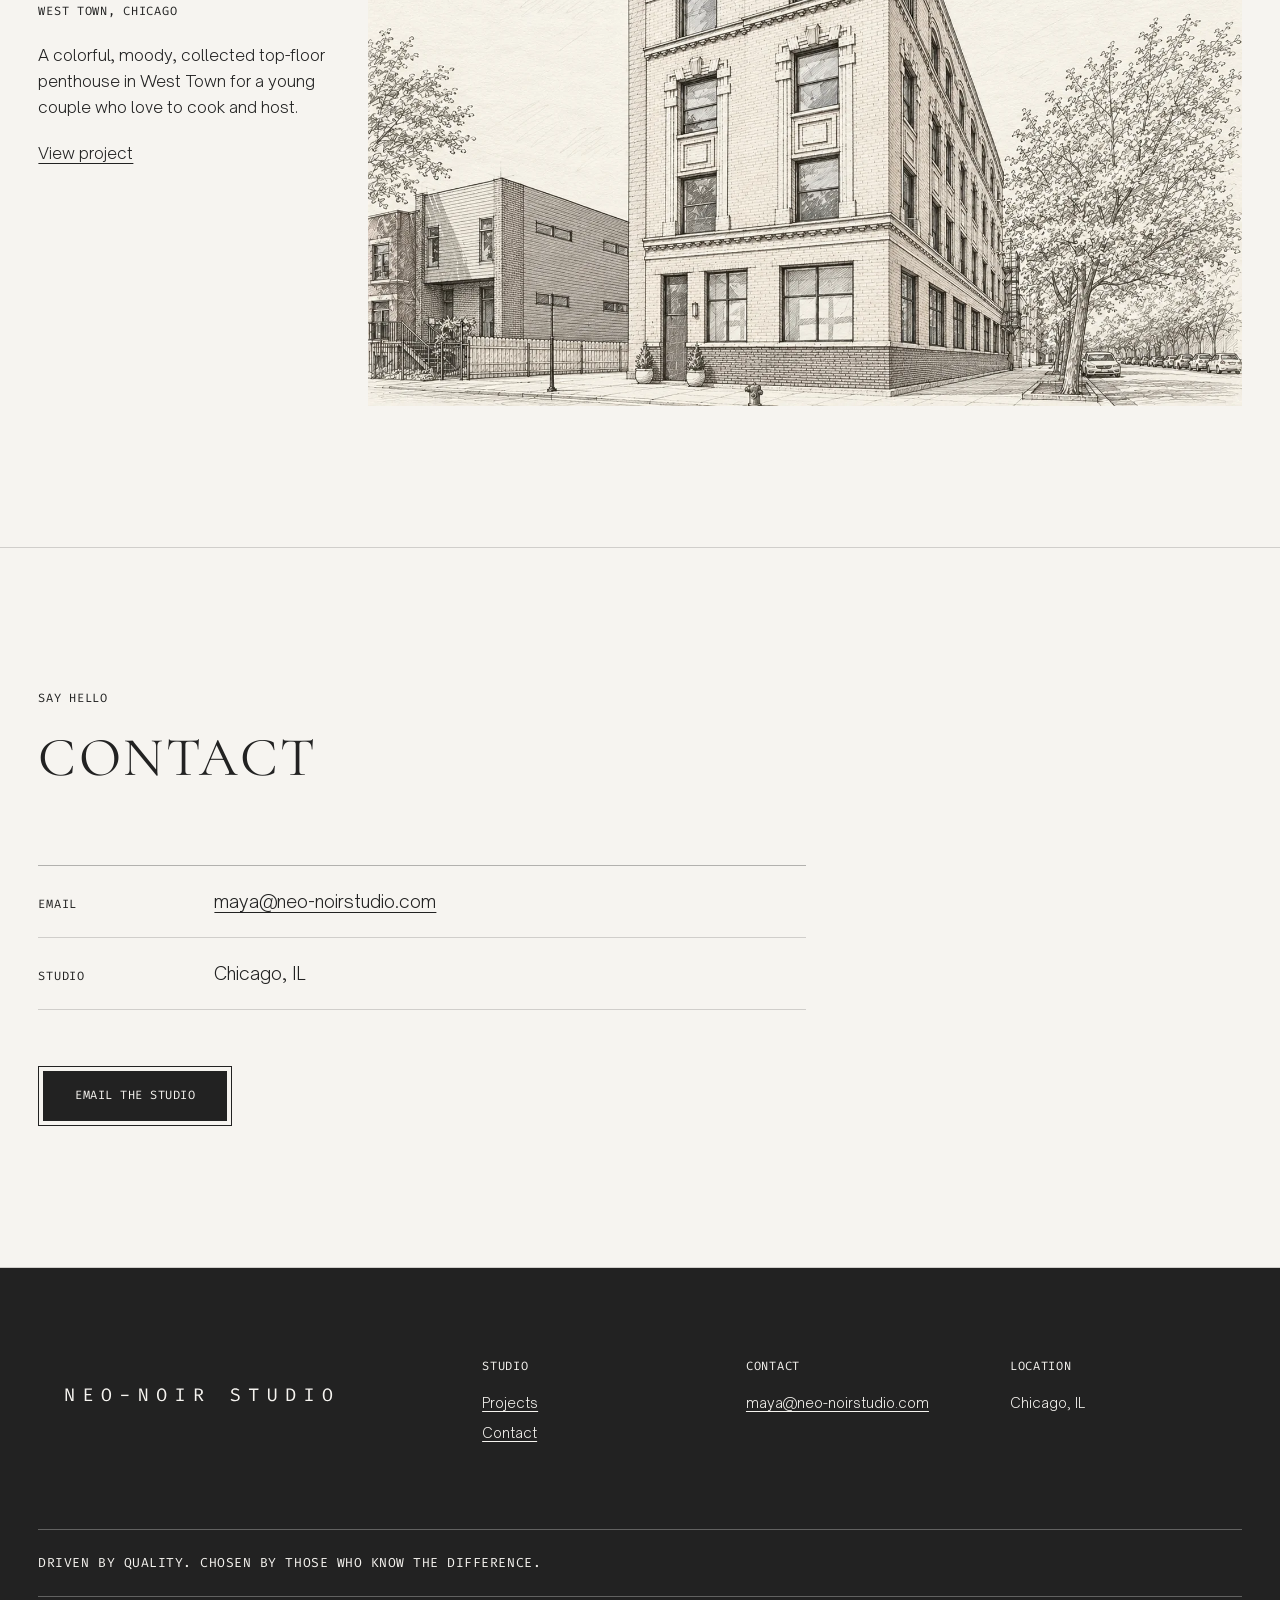
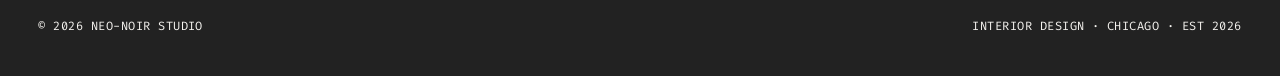
==== commit b681208c: "Simple home hero statement" ====
--- a/index.html
+++ b/index.html
@@ -52,7 +52,11 @@
   </header>
 
   <main id="main">
-    <h1 class="visually-hidden">Neo-Noir Studio</h1>
+    <section class="home-hero">
+      <div class="wrap">
+        <h1 class="home-hero-statement">Neo-Noir Studio is an interior design and architecture firm in Chicago.</h1>
+      </div>
+    </section>
 
     <!-- ============ PROJECTS ============ -->
     <!-- Each row links to its own page in projects/. Photos: project-N.jpg (wide) + project-N-2.jpg (tall). See README. -->
--- a/assets/css/styles.css
+++ b/assets/css/styles.css
@@ -110,6 +110,22 @@
 .site-nav a[aria-current="page"] { background-size: calc(100% - .24em) 1px; }
 .nav-toggle { display: none; }
 
+/* ---------- Home hero statement ---------- */
+.home-hero {
+  padding-block: clamp(4.5rem, 14vw, 10rem) clamp(5rem, 16vw, 11rem);
+}
+.home-hero-statement {
+  margin: 0;
+  max-width: 13.5em;
+  font-family: var(--display);
+  font-weight: 400;
+  font-size: clamp(1.85rem, 1.2rem + 2.8vw, 3.5rem);
+  line-height: 1.22;
+  letter-spacing: .005em;
+  color: var(--ink);
+  text-wrap: balance;
+}
+
 /* ---------- Home: projects index (editorial rows) ---------- */
 .projects-head { display: flex; justify-content: space-between; align-items: baseline; gap: 1rem; padding-bottom: 1.5rem; }
 .projects-head .section-title { margin: 0; }
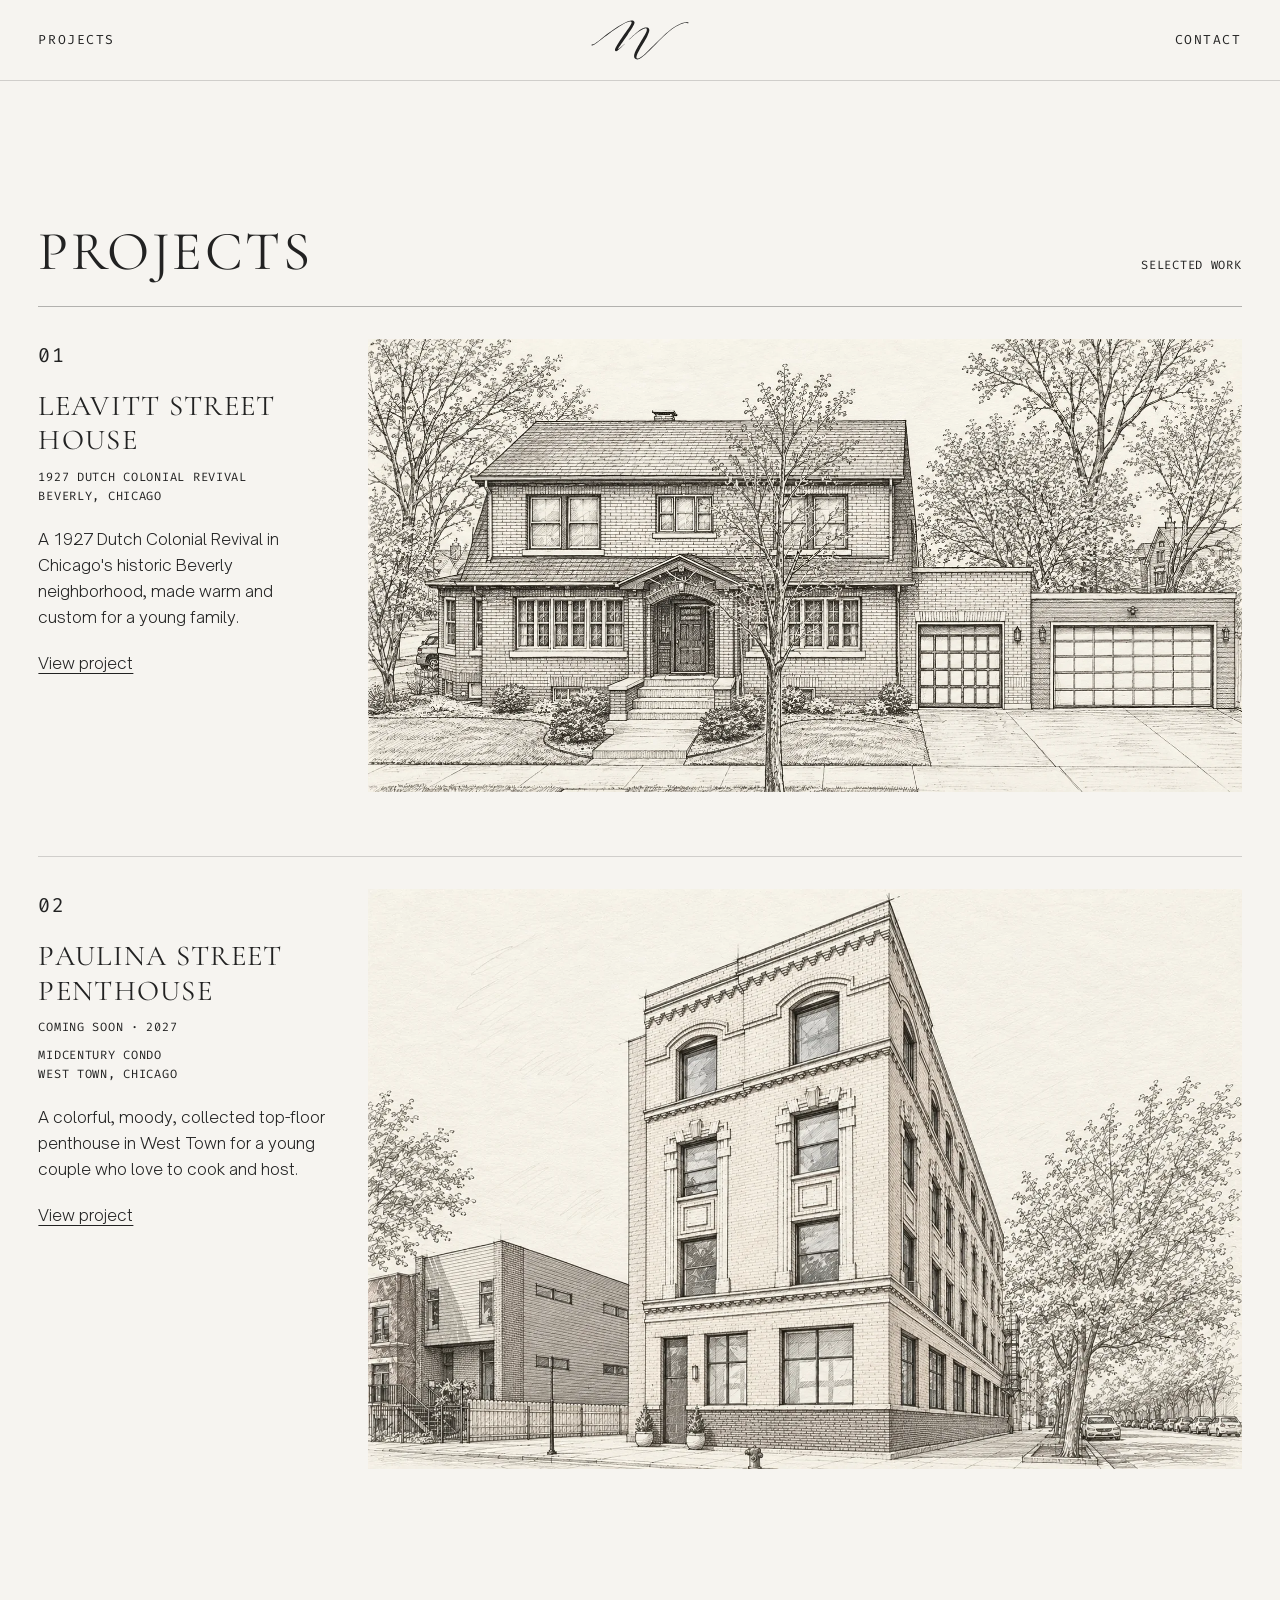
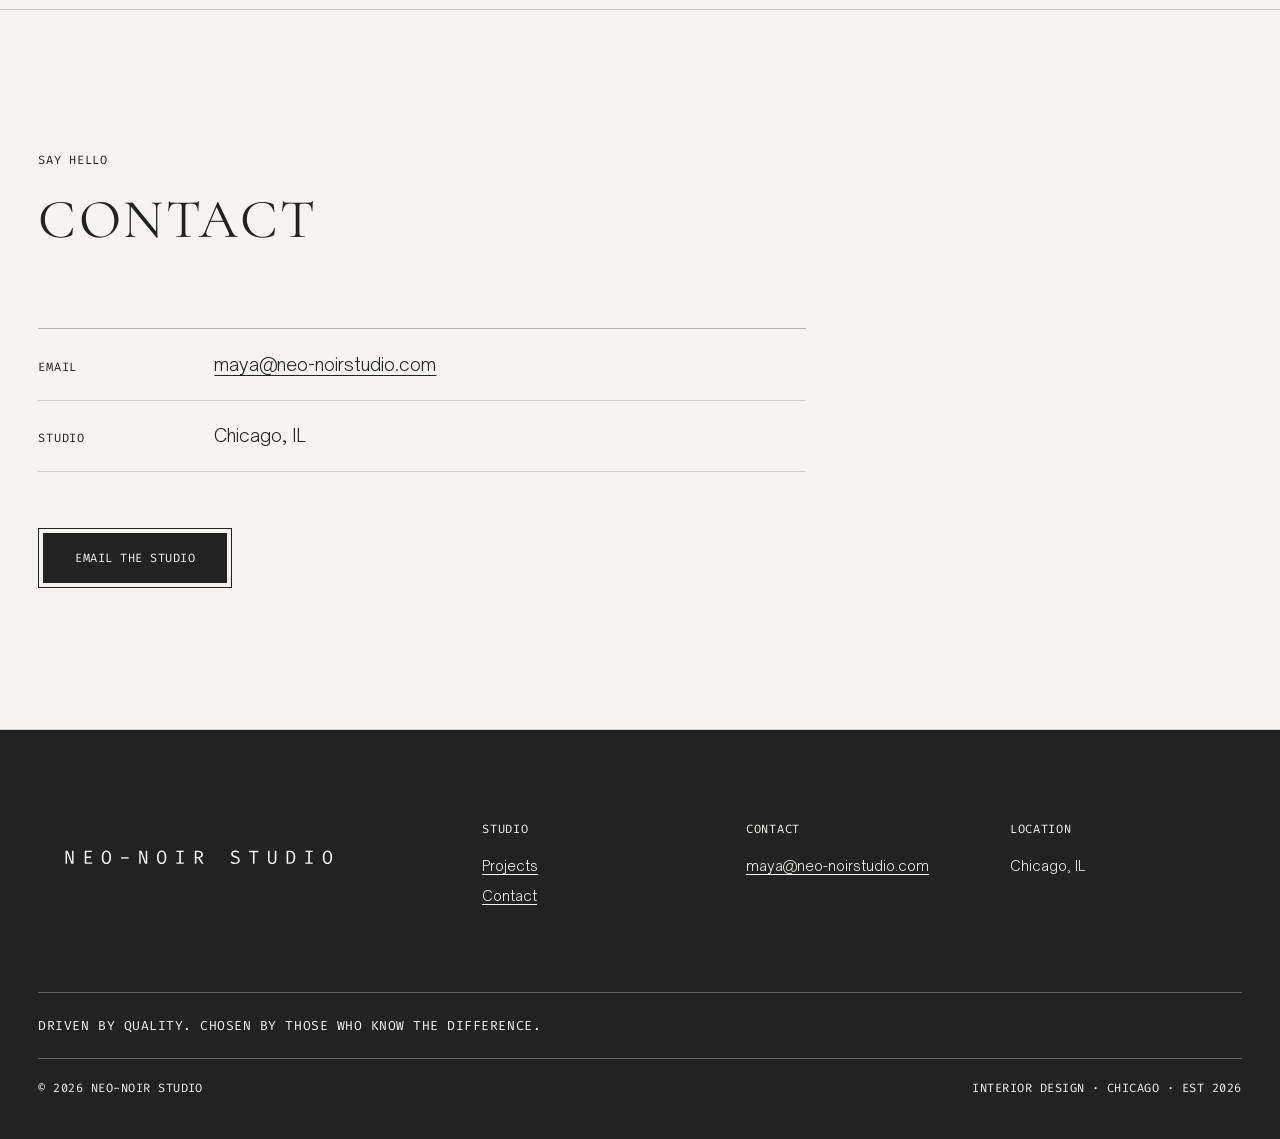
==== commit feee6e77: "Remove the visible home hero statement Drop the on-page line "Neo-Noir Studio is an interior design " ====
--- a/index.html
+++ b/index.html
@@ -3,7 +3,8 @@
 <head>
   <meta charset="utf-8">
   <meta name="viewport" content="width=device-width, initial-scale=1">
-  <title>Neo-Noir Studio | Interior Design, Chicago</title>
+  <title>Neo-Noir Studio | Interior Design & Architecture in Chicago</title>
+  <meta name="description" content="Neo-Noir Studio is an interior design and architecture firm in Chicago, founded in 2026.">
   <link rel="canonical" href="https://neo-noirstudio.com/">
   <meta name="theme-color" content="#F6F4F0">
   <meta name="color-scheme" content="light">
@@ -11,24 +12,47 @@
   <!-- Open Graph / social sharing -->
   <meta property="og:type" content="website">
   <meta property="og:site_name" content="Neo-Noir Studio">
-  <meta property="og:title" content="Neo-Noir Studio | Interior Design, Chicago">
+  <meta property="og:title" content="Neo-Noir Studio | Interior Design & Architecture in Chicago">
+  <meta property="og:description" content="Neo-Noir Studio is an interior design and architecture firm in Chicago, founded in 2026.">
   <meta property="og:url" content="https://neo-noirstudio.com/">
   <meta property="og:image" content="https://neo-noirstudio.com/assets/images/og-image.png">
   <meta property="og:image:width" content="1200">
   <meta property="og:image:height" content="630">
-  <meta property="og:image:alt" content="Neo-Noir Studio script N logo and wordmark on the Canva off-white background: Interior Design, Chicago, Est 2026">
+  <meta property="og:image:alt" content="Neo-Noir Studio script N logo and wordmark on the Canva off-white background">
   <meta property="og:locale" content="en_US">
   <meta name="twitter:card" content="summary_large_image">
+  <meta name="twitter:description" content="Neo-Noir Studio is an interior design and architecture firm in Chicago, founded in 2026.">
+  <meta name="twitter:image" content="https://neo-noirstudio.com/assets/images/og-image.png">
 
-  <link rel="icon" href="assets/images/favicon.ico" sizes="32x32">
+  <link rel="icon" href="assets/images/favicon.ico" sizes="48x48">
+  <link rel="icon" type="image/png" sizes="48x48" href="assets/images/favicon-48.png">
+  <link rel="icon" type="image/png" sizes="96x96" href="assets/images/favicon-96.png">
+  <link rel="icon" type="image/png" sizes="192x192" href="assets/images/favicon-192.png">
   <link rel="icon" href="assets/images/favicon.svg" type="image/svg+xml">
-  <link rel="apple-touch-icon" href="assets/images/apple-touch-icon.png">
+  <link rel="apple-touch-icon" sizes="180x180" href="assets/images/apple-touch-icon.png">
 
   <!-- Self-hosted OFL fonts; Calgary display fallback documented in CANVA-BRANDING.md. -->
 
   <link rel="stylesheet" href="assets/css/styles.css">
   <script>document.documentElement.classList.replace('no-js', 'js');</script>
   <script src="assets/js/main.js" defer></script>
+  <script type="application/ld+json">
+    {
+      "@context": "https://schema.org",
+      "@type": "InteriorDesignBusiness",
+      "name": "Neo-Noir Studio",
+      "legalName": "Neo-Noir Studio Inc.",
+      "url": "https://neo-noirstudio.com/",
+      "logo": "https://neo-noirstudio.com/assets/images/logo.png",
+      "image": "https://neo-noirstudio.com/assets/images/og-image.png",
+      "description": "Neo-Noir Studio is an interior design and architecture firm in Chicago, founded in 2026.",
+      "foundingDate": "2026",
+      "areaServed": {
+        "@type": "City",
+        "name": "Chicago"
+      }
+    }
+  </script>
 </head>
 <body>
   <a class="skip-link" href="#main">Skip to content</a>
@@ -52,11 +76,7 @@
   </header>
 
   <main id="main">
-    <section class="home-hero">
-      <div class="wrap">
-        <h1 class="home-hero-statement">Neo-Noir Studio is an interior design and architecture firm in Chicago.</h1>
-      </div>
-    </section>
+    <h1 class="visually-hidden">Neo-Noir Studio</h1>
 
     <!-- ============ PROJECTS ============ -->
     <!-- Each row links to its own page in projects/. Photos: project-N.jpg (wide) + project-N-2.jpg (tall). See README. -->
--- a/assets/css/styles.css
+++ b/assets/css/styles.css
@@ -110,22 +110,6 @@
 .site-nav a[aria-current="page"] { background-size: calc(100% - .24em) 1px; }
 .nav-toggle { display: none; }
 
-/* ---------- Home hero statement ---------- */
-.home-hero {
-  padding-block: clamp(4.5rem, 14vw, 10rem) clamp(5rem, 16vw, 11rem);
-}
-.home-hero-statement {
-  margin: 0;
-  max-width: 13.5em;
-  font-family: var(--display);
-  font-weight: 400;
-  font-size: clamp(1.85rem, 1.2rem + 2.8vw, 3.5rem);
-  line-height: 1.22;
-  letter-spacing: .005em;
-  color: var(--ink);
-  text-wrap: balance;
-}
-
 /* ---------- Home: projects index (editorial rows) ---------- */
 .projects-head { display: flex; justify-content: space-between; align-items: baseline; gap: 1rem; padding-bottom: 1.5rem; }
 .projects-head .section-title { margin: 0; }
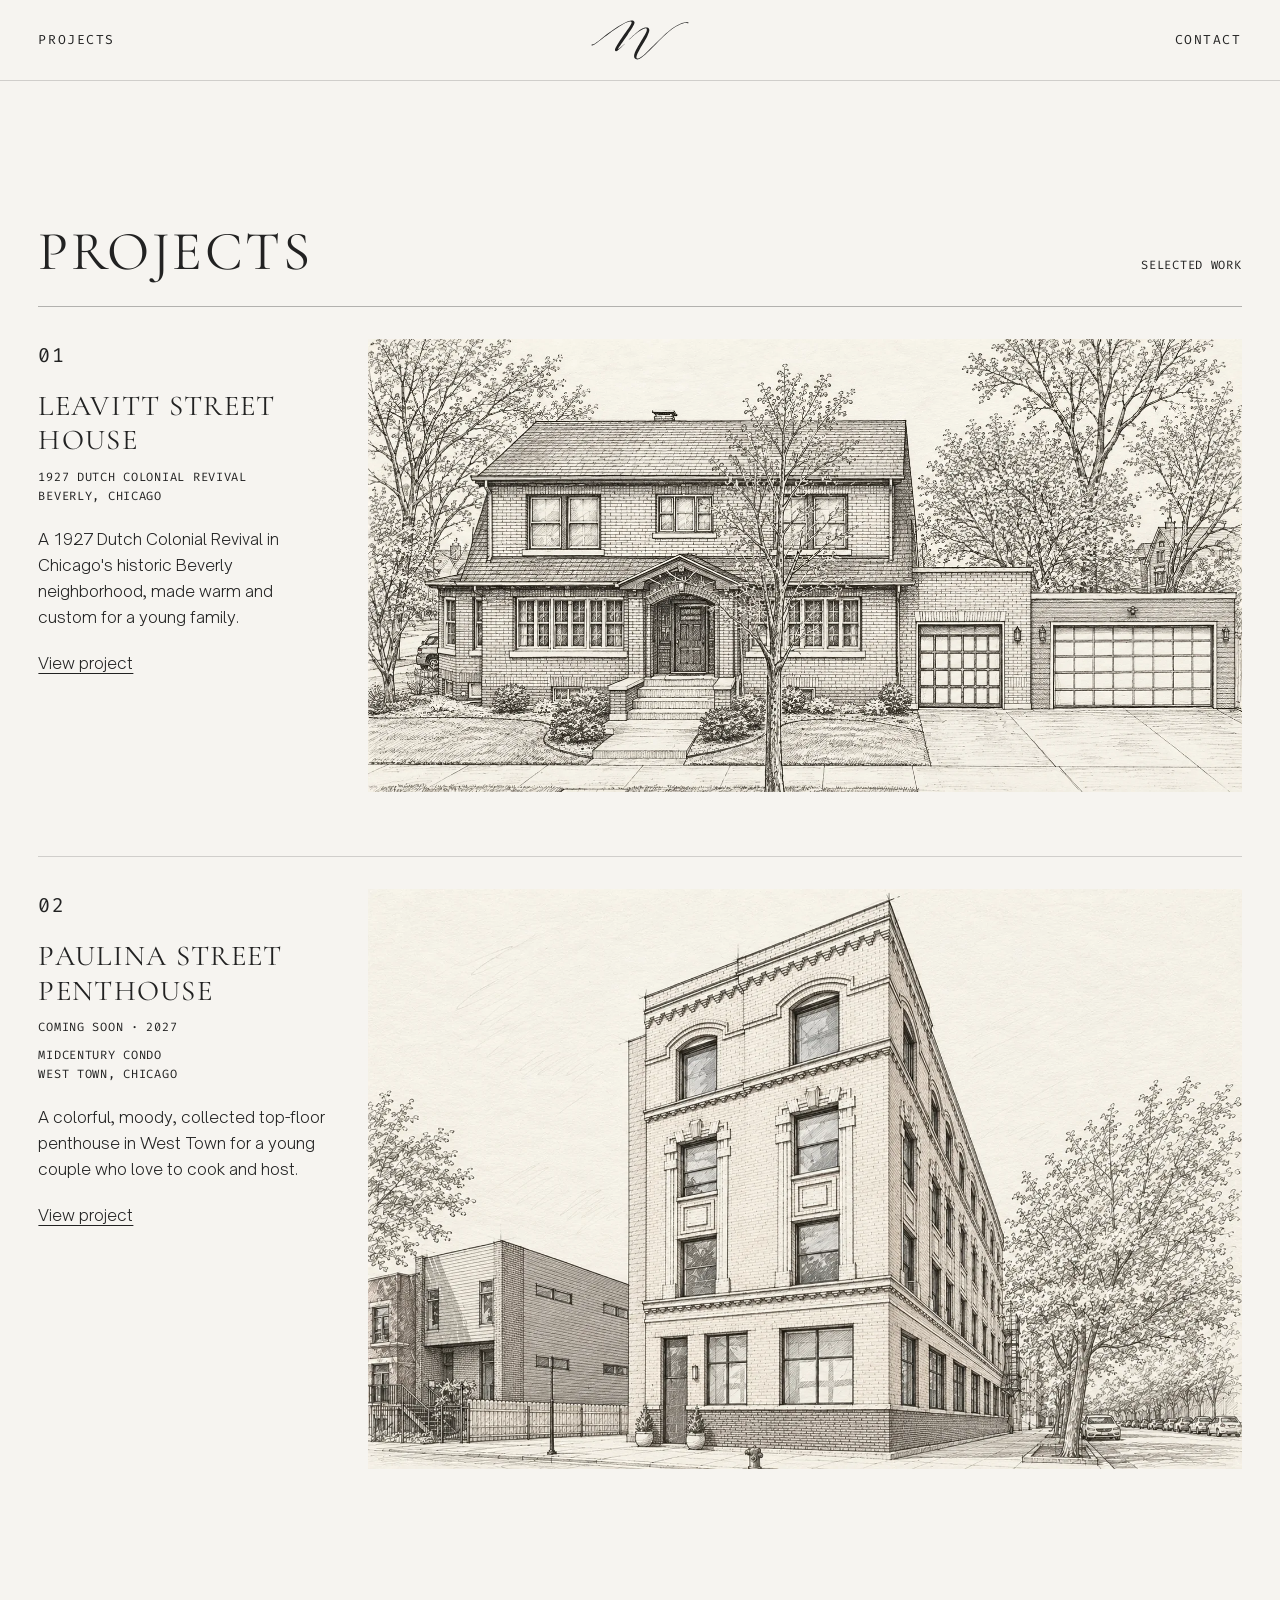
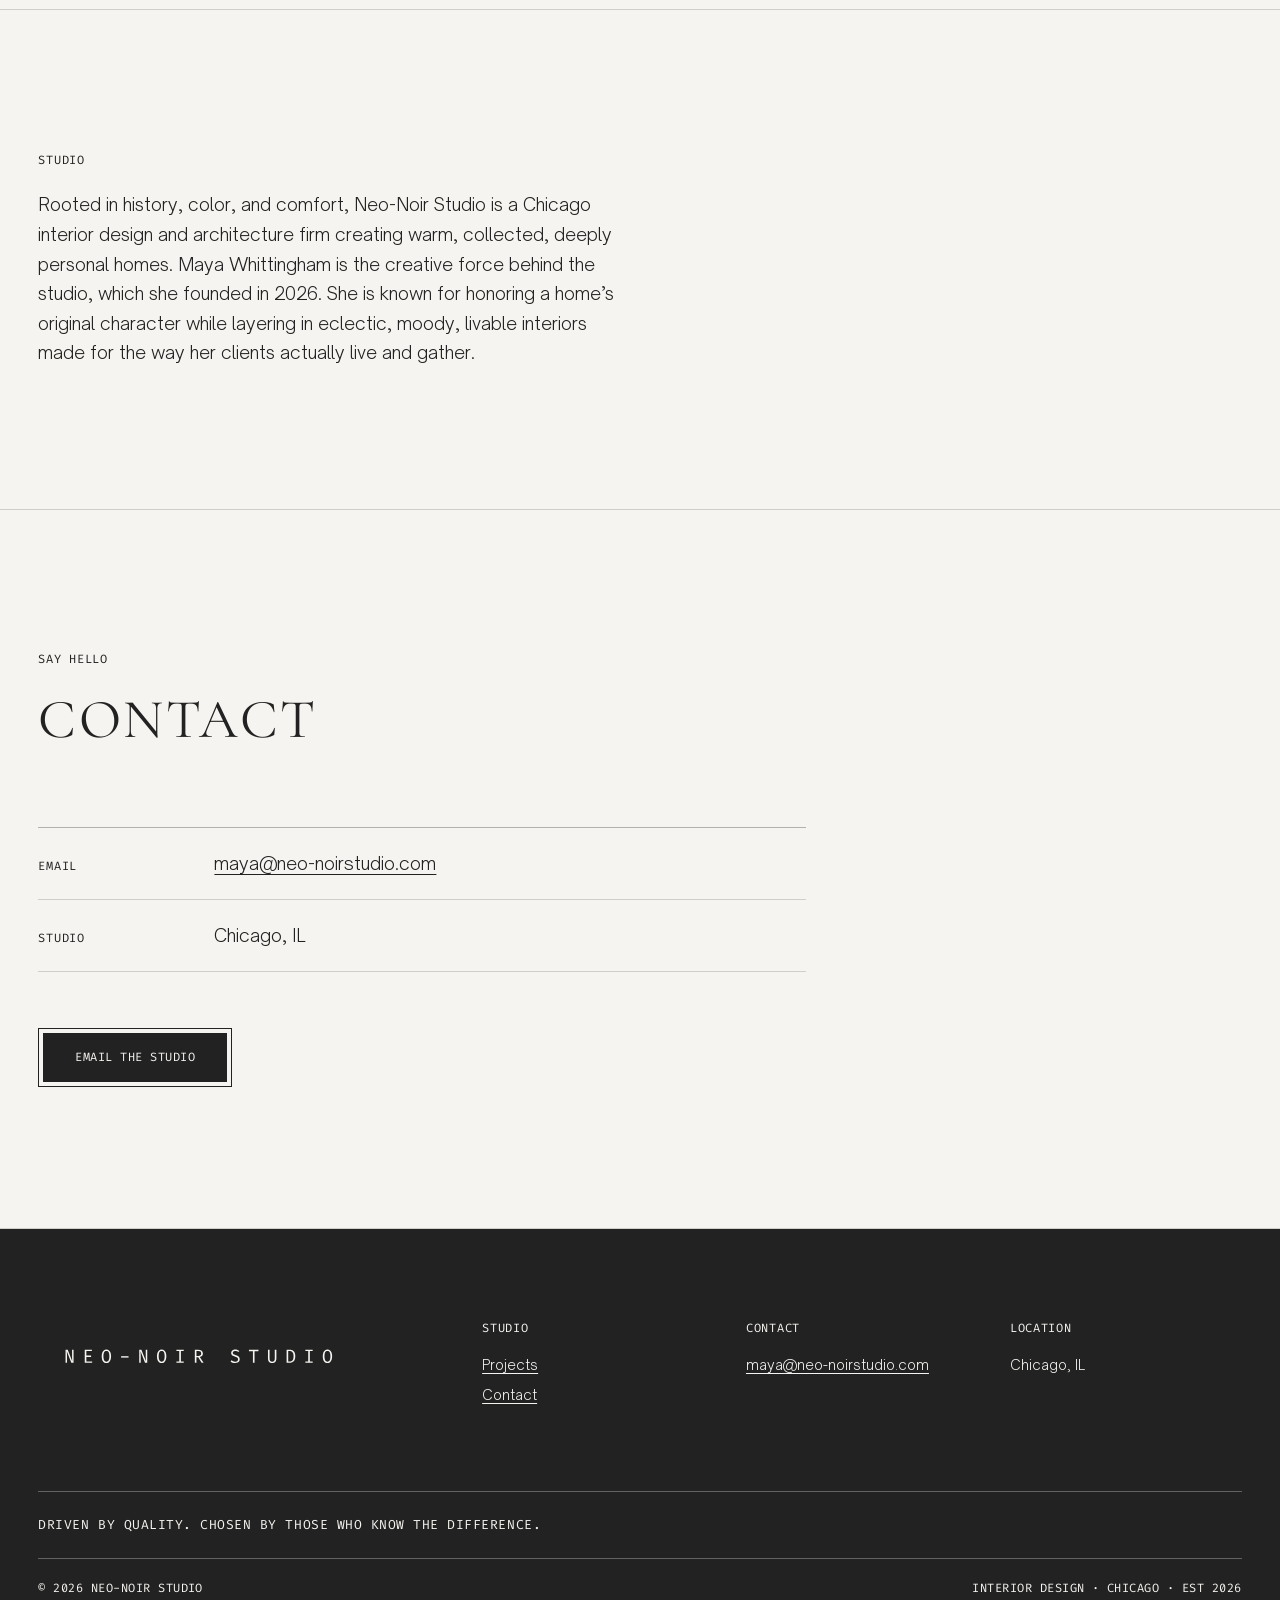
==== commit ef10c886: "Add a Studio intro on the home page Place Maya's studio bio after Projects and before Contact, with " ====
--- a/index.html
+++ b/index.html
@@ -4,7 +4,7 @@
   <meta charset="utf-8">
   <meta name="viewport" content="width=device-width, initial-scale=1">
   <title>Neo-Noir Studio | Interior Design & Architecture in Chicago</title>
-  <meta name="description" content="Neo-Noir Studio is an interior design and architecture firm in Chicago, founded in 2026.">
+  <meta name="description" content="Founded in 2026, Neo-Noir Studio is Maya Whittingham's Chicago interior design firm. She designs eclectic, personal homes that balance history, color, and comfort.">
   <link rel="canonical" href="https://neo-noirstudio.com/">
   <meta name="theme-color" content="#F6F4F0">
   <meta name="color-scheme" content="light">
@@ -13,7 +13,7 @@
   <meta property="og:type" content="website">
   <meta property="og:site_name" content="Neo-Noir Studio">
   <meta property="og:title" content="Neo-Noir Studio | Interior Design & Architecture in Chicago">
-  <meta property="og:description" content="Neo-Noir Studio is an interior design and architecture firm in Chicago, founded in 2026.">
+  <meta property="og:description" content="Founded in 2026, Neo-Noir Studio is Maya Whittingham's Chicago interior design firm. She designs eclectic, personal homes that balance history, color, and comfort.">
   <meta property="og:url" content="https://neo-noirstudio.com/">
   <meta property="og:image" content="https://neo-noirstudio.com/assets/images/og-image.png">
   <meta property="og:image:width" content="1200">
@@ -21,7 +21,7 @@
   <meta property="og:image:alt" content="Neo-Noir Studio script N logo and wordmark on the Canva off-white background">
   <meta property="og:locale" content="en_US">
   <meta name="twitter:card" content="summary_large_image">
-  <meta name="twitter:description" content="Neo-Noir Studio is an interior design and architecture firm in Chicago, founded in 2026.">
+  <meta name="twitter:description" content="Founded in 2026, Neo-Noir Studio is Maya Whittingham's Chicago interior design firm. She designs eclectic, personal homes that balance history, color, and comfort.">
   <meta name="twitter:image" content="https://neo-noirstudio.com/assets/images/og-image.png">
 
   <link rel="icon" href="assets/images/favicon.ico" sizes="48x48">
@@ -45,8 +45,12 @@
       "url": "https://neo-noirstudio.com/",
       "logo": "https://neo-noirstudio.com/assets/images/logo.png",
       "image": "https://neo-noirstudio.com/assets/images/og-image.png",
-      "description": "Neo-Noir Studio is an interior design and architecture firm in Chicago, founded in 2026.",
+      "description": "Founded in 2026, Neo-Noir Studio is Maya Whittingham's Chicago interior design firm. She designs eclectic, personal homes that balance history, color, and comfort.",
       "foundingDate": "2026",
+      "founder": {
+        "@type": "Person",
+        "name": "Maya Whittingham"
+      },
       "areaServed": {
         "@type": "City",
         "name": "Chicago"
@@ -123,6 +127,16 @@
             </div>
           </li>
         </ul>
+      </div>
+    </section>
+
+    <!-- ============ STUDIO ============ -->
+    <section id="studio" class="section" aria-labelledby="studio-title">
+      <div class="wrap">
+        <div class="studio-intro reveal">
+          <h2 id="studio-title" class="label">Studio</h2>
+          <p>Rooted in history, color, and comfort, Neo-Noir Studio is a Chicago interior design and architecture firm creating warm, collected, deeply personal homes. Maya Whittingham is the creative force behind the studio, which she founded in 2026. She is known for honoring a home’s original character while layering in eclectic, moody, livable interiors made for the way her clients actually live and gather.</p>
+        </div>
       </div>
     </section>
 
--- a/assets/css/styles.css
+++ b/assets/css/styles.css
@@ -160,6 +160,12 @@
   .dim-hover:hover img, .dim-hover:focus-within img { opacity: .88; }
 }
 
+/* ---------- Home: studio intro ---------- */
+#studio { border-top: 1px solid var(--rule); }
+.studio-intro { max-width: 60ch; }
+.studio-intro .label { margin-bottom: 1.25rem; }
+.studio-intro p { font-size: clamp(1rem, 1.4vw, 1.125rem); line-height: 1.65; }
+
 /* ---------- Ruled tables (contact, project specs) ---------- */
 .contact-list { max-width: 48rem; margin: 0 0 3.5rem; }
 .contact-list dl { margin: 0; border-top: 1px solid var(--rule-strong); }
